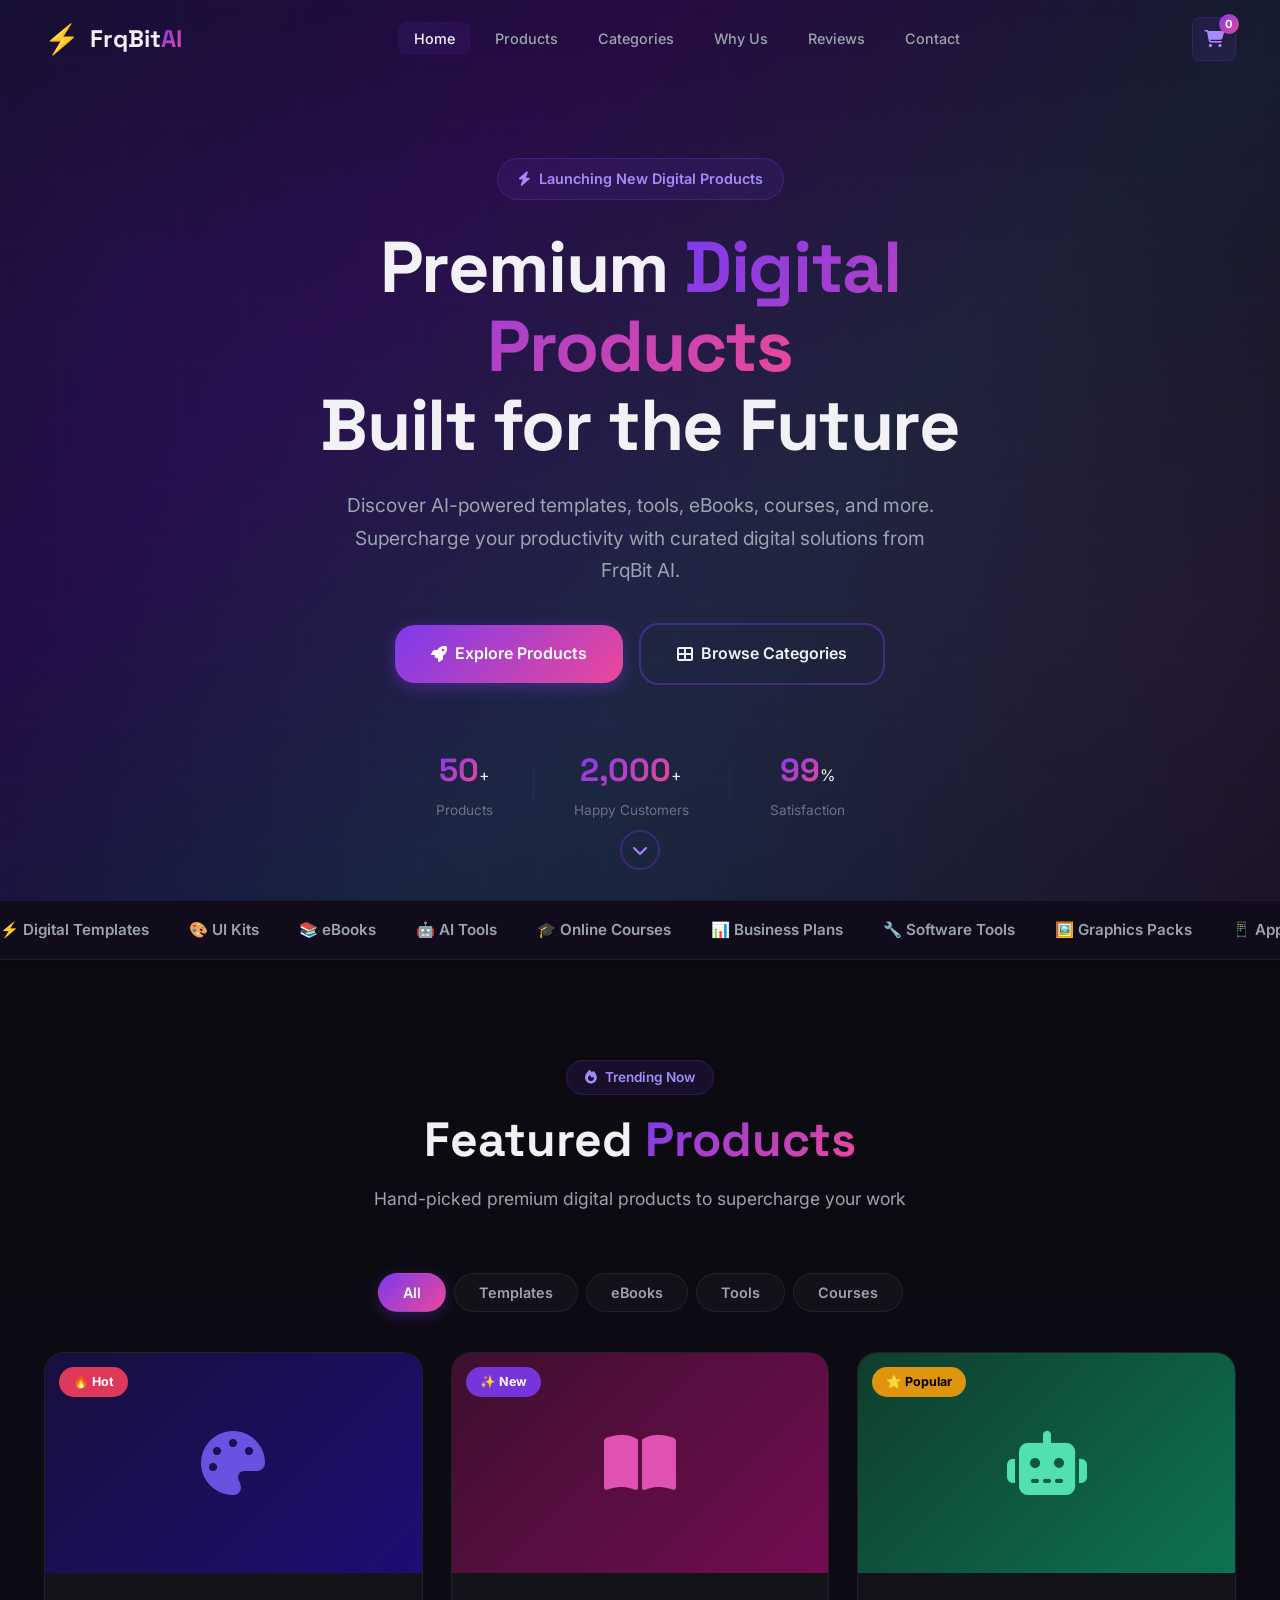
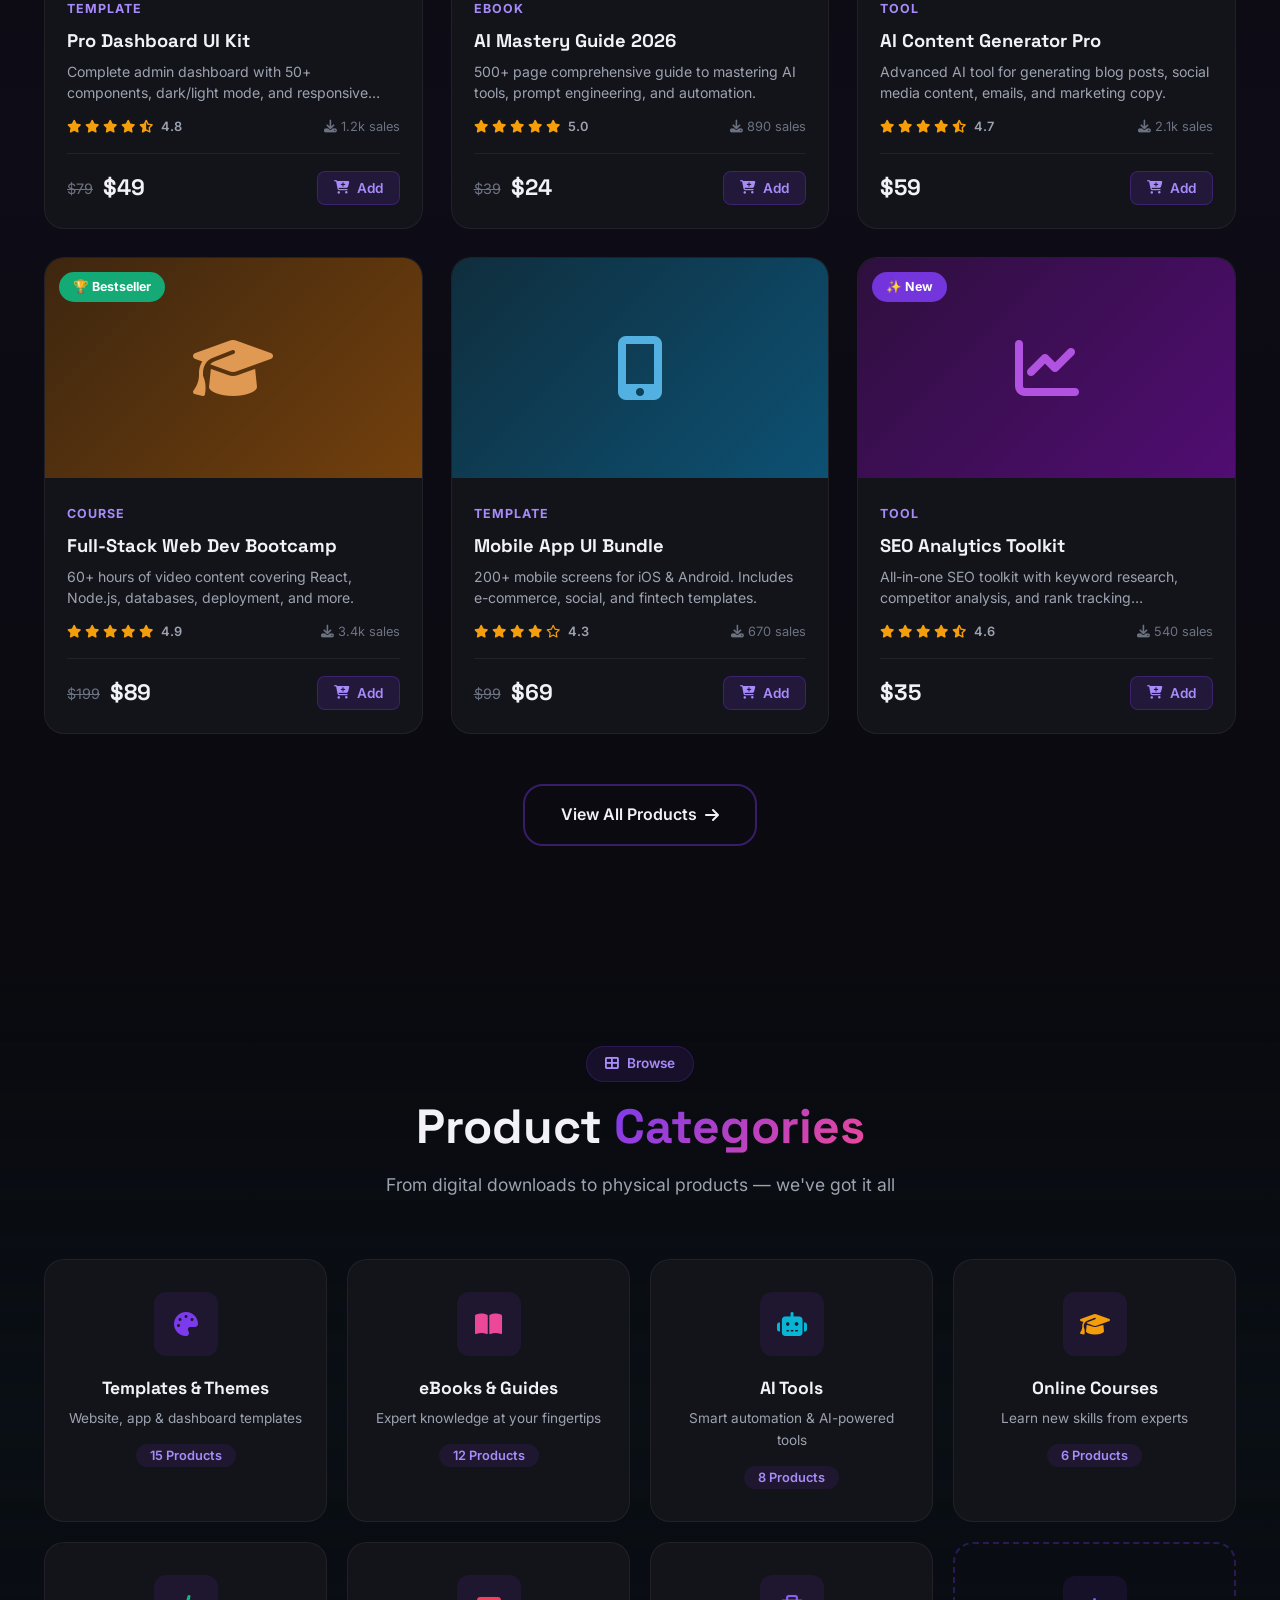
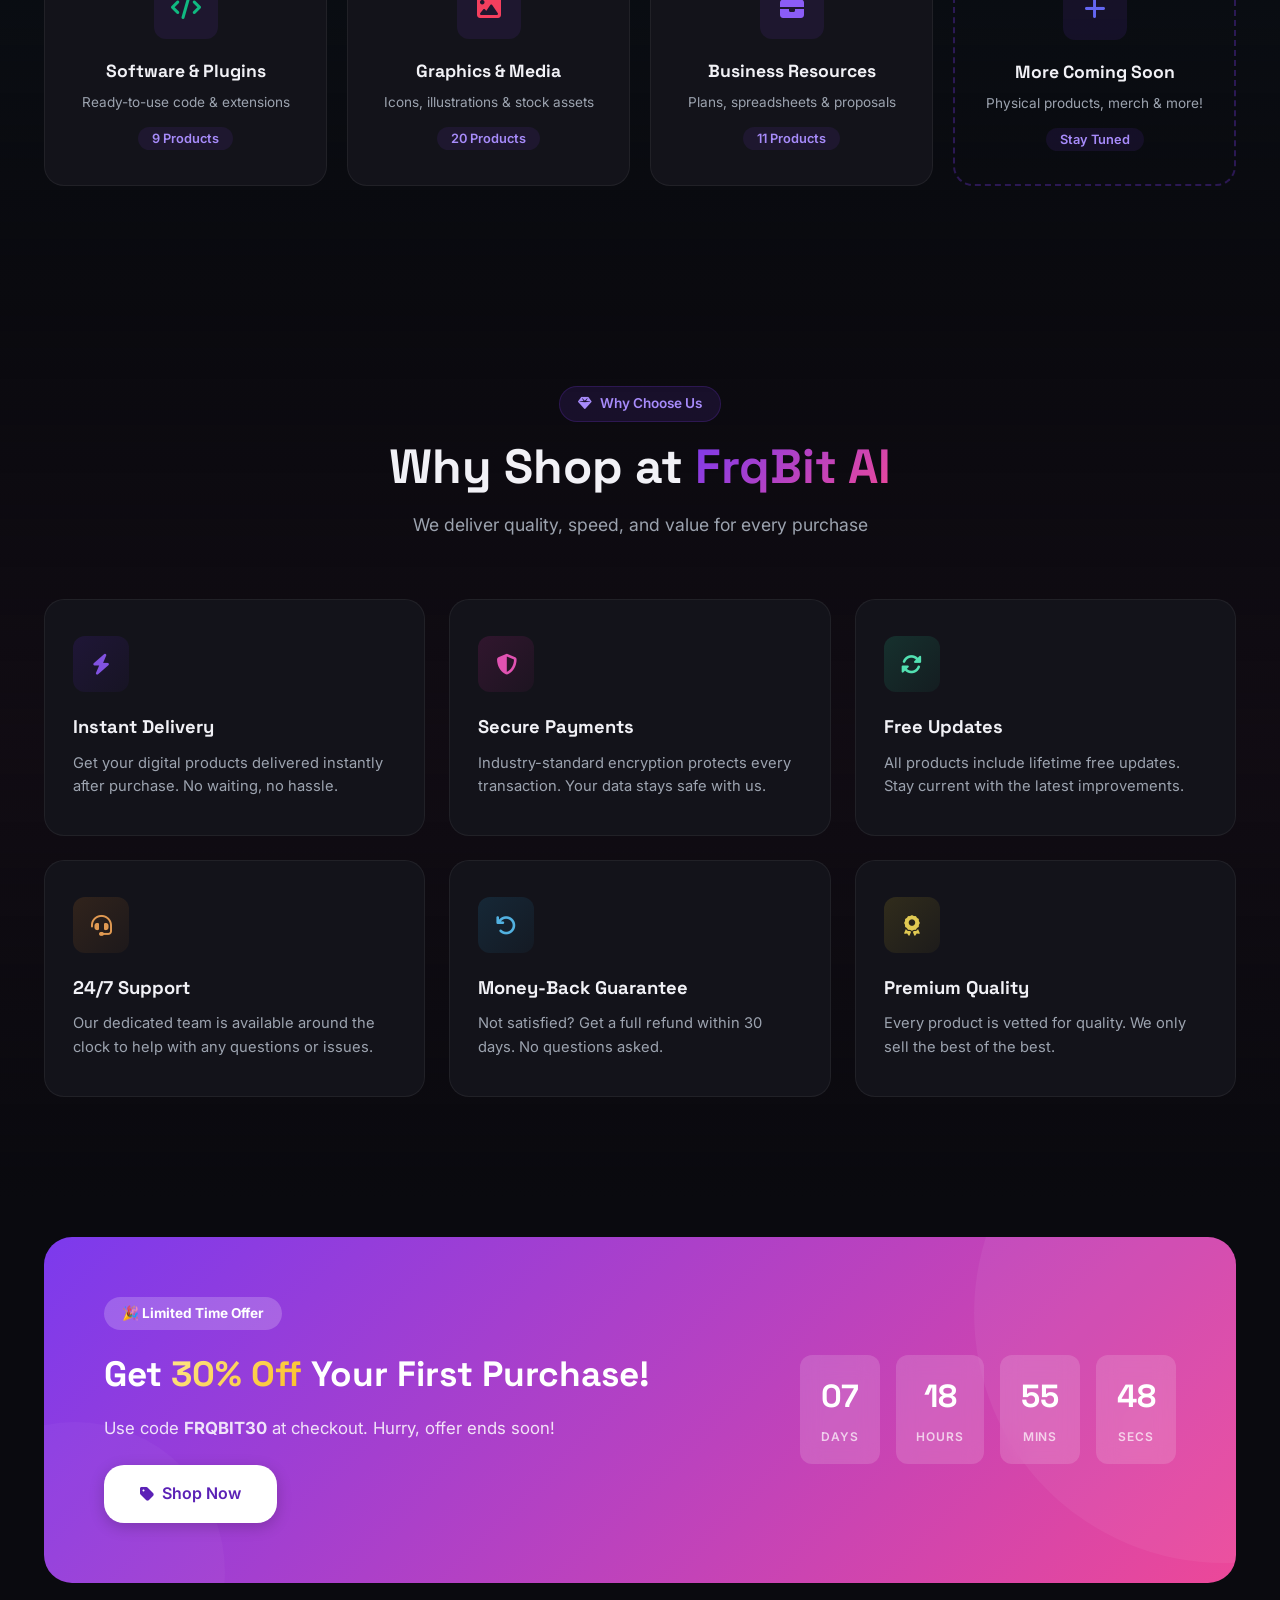
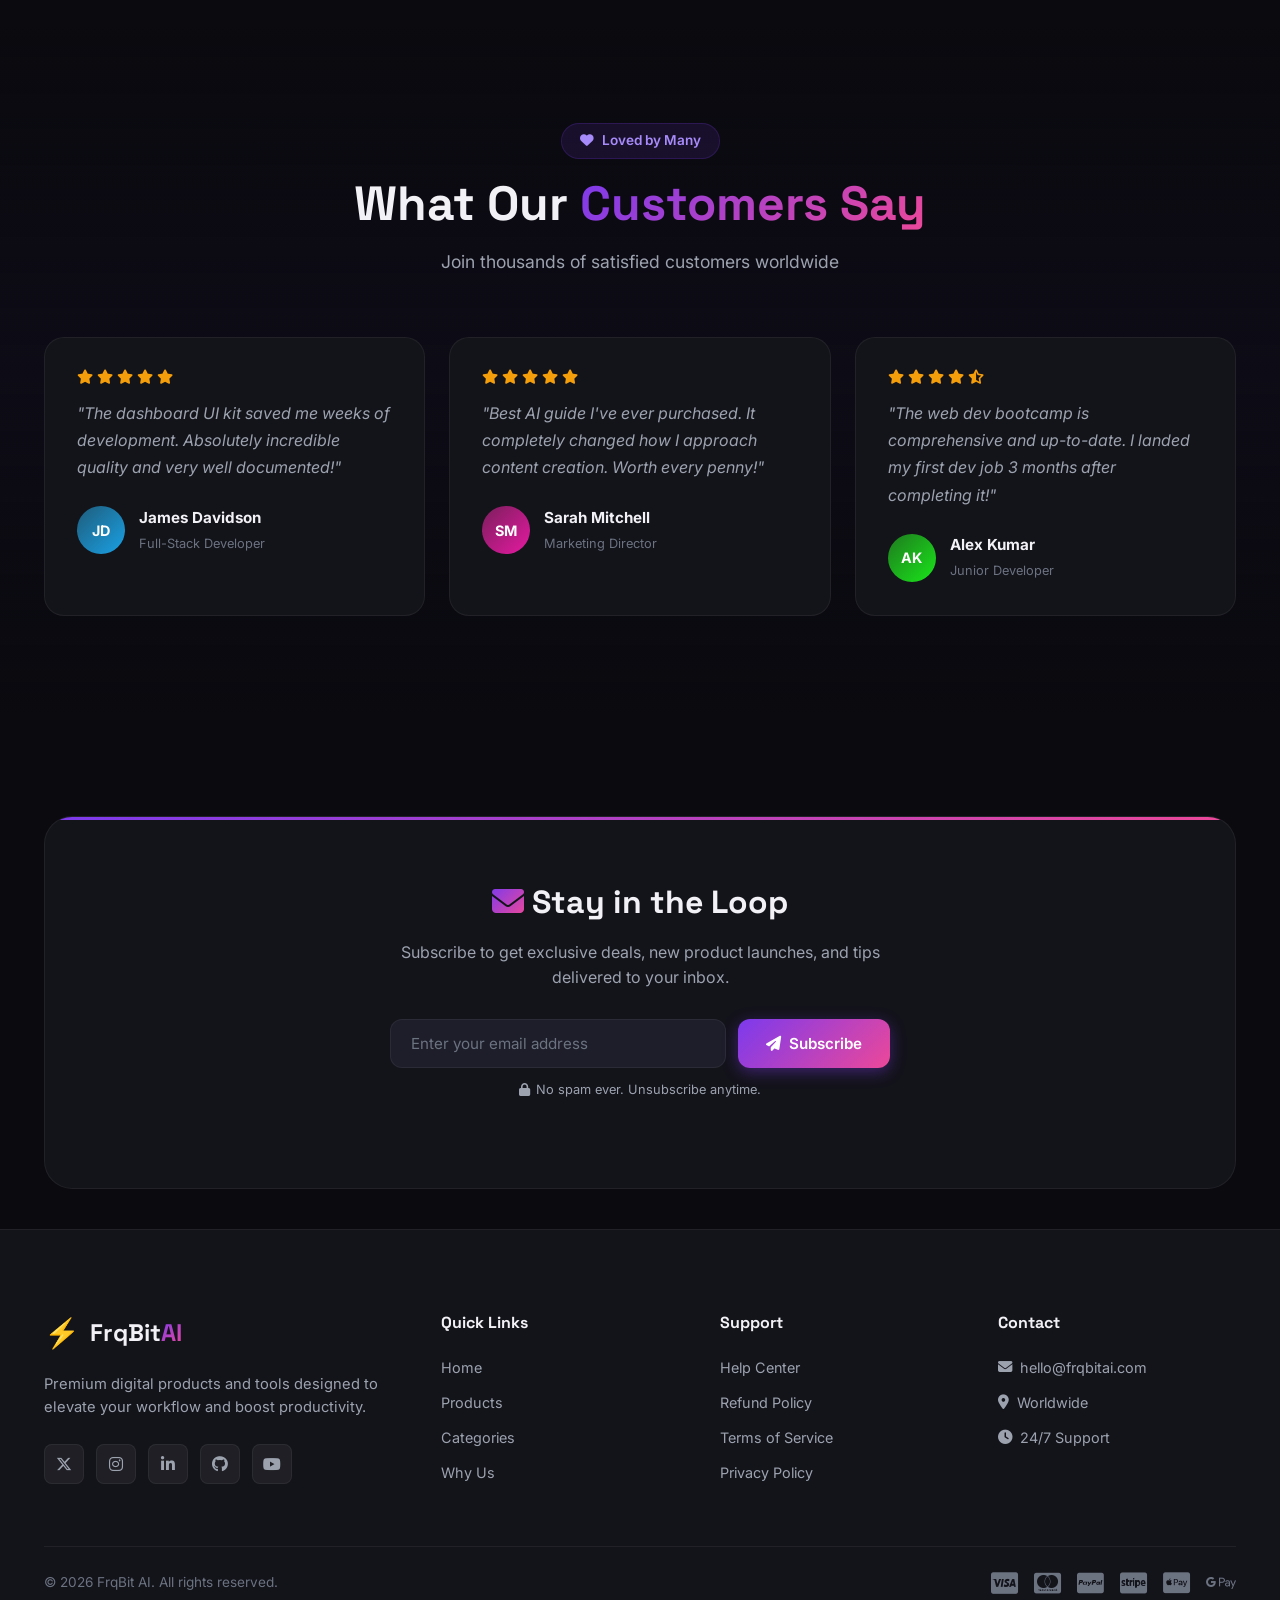
==== index.html @ 9075c99e "🚀 Initial launch — FrqBit AI e-commerce website" ====
<!DOCTYPE html>
<html lang="en">
<head>
    <meta charset="UTF-8">
    <meta name="viewport" content="width=device-width, initial-scale=1.0">
    <title>FrqBit AI — Digital Products & More</title>
    <meta name="description" content="FrqBit AI — Premium digital products, templates, tools, and more. Elevate your workflow with AI-powered solutions.">
    <link rel="icon" type="image/svg+xml" href="data:image/svg+xml,<svg xmlns='http://www.w3.org/2000/svg' viewBox='0 0 100 100'><text y='.9em' font-size='90'>⚡</text></svg>">
    <link rel="preconnect" href="https://fonts.googleapis.com">
    <link rel="preconnect" href="https://fonts.gstatic.com" crossorigin>
    <link href="https://fonts.googleapis.com/css2?family=Inter:wght@300;400;500;600;700;800;900&family=Space+Grotesk:wght@400;500;600;700&display=swap" rel="stylesheet">
    <link rel="stylesheet" href="https://cdnjs.cloudflare.com/ajax/libs/font-awesome/6.5.1/css/all.min.css">
    <link rel="stylesheet" href="css/style.css">
</head>
<body>
    <!-- ========== PRELOADER ========== -->
    <div id="preloader">
        <div class="loader">
            <div class="loader-ring"></div>
            <span class="loader-text">FrqBit AI</span>
        </div>
    </div>

    <!-- ========== NAVBAR ========== -->
    <nav class="navbar" id="navbar">
        <div class="container nav-container">
            <a href="#" class="logo">
                <span class="logo-icon">⚡</span>
                <span class="logo-text">FrqBit<span class="logo-highlight">AI</span></span>
            </a>
            <ul class="nav-links" id="navLinks">
                <li><a href="#home" class="nav-link active">Home</a></li>
                <li><a href="#products" class="nav-link">Products</a></li>
                <li><a href="#categories" class="nav-link">Categories</a></li>
                <li><a href="#features" class="nav-link">Why Us</a></li>
                <li><a href="#testimonials" class="nav-link">Reviews</a></li>
                <li><a href="#contact" class="nav-link">Contact</a></li>
            </ul>
            <div class="nav-actions">
                <button class="cart-btn" id="cartBtn" aria-label="Shopping Cart">
                    <i class="fas fa-shopping-cart"></i>
                    <span class="cart-count" id="cartCount">0</span>
                </button>
                <button class="hamburger" id="hamburger" aria-label="Menu">
                    <span></span><span></span><span></span>
                </button>
            </div>
        </div>
    </nav>

    <!-- ========== HERO ========== -->
    <section class="hero" id="home">
        <div class="hero-bg">
            <div class="hero-gradient"></div>
            <div class="hero-particles" id="particles"></div>
            <div class="hero-grid-overlay"></div>
        </div>
        <div class="container hero-content">
            <div class="hero-badge" data-aos="fade-down">
                <i class="fas fa-bolt"></i> Launching New Digital Products
            </div>
            <h1 class="hero-title" data-aos="fade-up">
                Premium <span class="gradient-text">Digital Products</span><br>
                Built for the Future
            </h1>
            <p class="hero-subtitle" data-aos="fade-up" data-delay="100">
                Discover AI-powered templates, tools, eBooks, courses, and more.
                Supercharge your productivity with curated digital solutions from FrqBit AI.
            </p>
            <div class="hero-actions" data-aos="fade-up" data-delay="200">
                <a href="#products" class="btn btn-primary btn-lg">
                    <i class="fas fa-rocket"></i> Explore Products
                </a>
                <a href="#categories" class="btn btn-outline btn-lg">
                    <i class="fas fa-th-large"></i> Browse Categories
                </a>
            </div>
            <div class="hero-stats" data-aos="fade-up" data-delay="300">
                <div class="stat-item">
                    <span class="stat-number" data-count="50">0</span>+
                    <span class="stat-label">Products</span>
                </div>
                <div class="stat-divider"></div>
                <div class="stat-item">
                    <span class="stat-number" data-count="2000">0</span>+
                    <span class="stat-label">Happy Customers</span>
                </div>
                <div class="stat-divider"></div>
                <div class="stat-item">
                    <span class="stat-number" data-count="99">0</span>%
                    <span class="stat-label">Satisfaction</span>
                </div>
            </div>
        </div>
        <div class="hero-scroll">
            <a href="#products"><i class="fas fa-chevron-down"></i></a>
        </div>
    </section>

    <!-- ========== MARQUEE ========== -->
    <div class="marquee-section">
        <div class="marquee-track">
            <div class="marquee-content">
                <span>⚡ Digital Templates</span>
                <span>🎨 UI Kits</span>
                <span>📚 eBooks</span>
                <span>🤖 AI Tools</span>
                <span>🎓 Online Courses</span>
                <span>📊 Business Plans</span>
                <span>🔧 Software Tools</span>
                <span>🖼️ Graphics Packs</span>
                <span>📱 App Templates</span>
                <span>💼 Resume Kits</span>
                <span>⚡ Digital Templates</span>
                <span>🎨 UI Kits</span>
                <span>📚 eBooks</span>
                <span>🤖 AI Tools</span>
                <span>🎓 Online Courses</span>
                <span>📊 Business Plans</span>
                <span>🔧 Software Tools</span>
                <span>🖼️ Graphics Packs</span>
                <span>📱 App Templates</span>
                <span>💼 Resume Kits</span>
            </div>
        </div>
    </div>

    <!-- ========== FEATURED PRODUCTS ========== -->
    <section class="section products-section" id="products">
        <div class="container">
            <div class="section-header" data-aos="fade-up">
                <span class="section-badge"><i class="fas fa-fire"></i> Trending Now</span>
                <h2 class="section-title">Featured <span class="gradient-text">Products</span></h2>
                <p class="section-subtitle">Hand-picked premium digital products to supercharge your work</p>
            </div>

            <!-- Product Filter -->
            <div class="product-filters" data-aos="fade-up">
                <button class="filter-btn active" data-filter="all">All</button>
                <button class="filter-btn" data-filter="template">Templates</button>
                <button class="filter-btn" data-filter="ebook">eBooks</button>
                <button class="filter-btn" data-filter="tool">Tools</button>
                <button class="filter-btn" data-filter="course">Courses</button>
            </div>

            <!-- Product Grid -->
            <div class="product-grid" id="productGrid">
                <!-- Product 1 -->
                <div class="product-card" data-category="template" data-aos="fade-up">
                    <div class="product-image">
                        <div class="product-img-placeholder" style="--hue: 250;">
                            <i class="fas fa-palette"></i>
                        </div>
                        <span class="product-badge badge-hot">🔥 Hot</span>
                        <div class="product-overlay">
                            <button class="btn btn-sm btn-primary quick-view-btn">Quick View</button>
                        </div>
                    </div>
                    <div class="product-info">
                        <span class="product-category">Template</span>
                        <h3 class="product-name">Pro Dashboard UI Kit</h3>
                        <p class="product-desc">Complete admin dashboard with 50+ components, dark/light mode, and responsive layouts.</p>
                        <div class="product-meta">
                            <div class="product-rating">
                                <i class="fas fa-star"></i><i class="fas fa-star"></i><i class="fas fa-star"></i><i class="fas fa-star"></i><i class="fas fa-star-half-alt"></i>
                                <span>4.8</span>
                            </div>
                            <span class="product-sales"><i class="fas fa-download"></i> 1.2k sales</span>
                        </div>
                        <div class="product-footer">
                            <div class="product-price">
                                <span class="price-original">$79</span>
                                <span class="price-current">$49</span>
                            </div>
                            <button class="btn btn-cart add-to-cart" data-id="1" data-name="Pro Dashboard UI Kit" data-price="49">
                                <i class="fas fa-cart-plus"></i> Add
                            </button>
                        </div>
                    </div>
                </div>

                <!-- Product 2 -->
                <div class="product-card" data-category="ebook" data-aos="fade-up" data-delay="100">
                    <div class="product-image">
                        <div class="product-img-placeholder" style="--hue: 320;">
                            <i class="fas fa-book-open"></i>
                        </div>
                        <span class="product-badge badge-new">✨ New</span>
                        <div class="product-overlay">
                            <button class="btn btn-sm btn-primary quick-view-btn">Quick View</button>
                        </div>
                    </div>
                    <div class="product-info">
                        <span class="product-category">eBook</span>
                        <h3 class="product-name">AI Mastery Guide 2026</h3>
                        <p class="product-desc">500+ page comprehensive guide to mastering AI tools, prompt engineering, and automation.</p>
                        <div class="product-meta">
                            <div class="product-rating">
                                <i class="fas fa-star"></i><i class="fas fa-star"></i><i class="fas fa-star"></i><i class="fas fa-star"></i><i class="fas fa-star"></i>
                                <span>5.0</span>
                            </div>
                            <span class="product-sales"><i class="fas fa-download"></i> 890 sales</span>
                        </div>
                        <div class="product-footer">
                            <div class="product-price">
                                <span class="price-original">$39</span>
                                <span class="price-current">$24</span>
                            </div>
                            <button class="btn btn-cart add-to-cart" data-id="2" data-name="AI Mastery Guide 2026" data-price="24">
                                <i class="fas fa-cart-plus"></i> Add
                            </button>
                        </div>
                    </div>
                </div>

                <!-- Product 3 -->
                <div class="product-card" data-category="tool" data-aos="fade-up" data-delay="200">
                    <div class="product-image">
                        <div class="product-img-placeholder" style="--hue: 160;">
                            <i class="fas fa-robot"></i>
                        </div>
                        <span class="product-badge badge-popular">⭐ Popular</span>
                        <div class="product-overlay">
                            <button class="btn btn-sm btn-primary quick-view-btn">Quick View</button>
                        </div>
                    </div>
                    <div class="product-info">
                        <span class="product-category">Tool</span>
                        <h3 class="product-name">AI Content Generator Pro</h3>
                        <p class="product-desc">Advanced AI tool for generating blog posts, social media content, emails, and marketing copy.</p>
                        <div class="product-meta">
                            <div class="product-rating">
                                <i class="fas fa-star"></i><i class="fas fa-star"></i><i class="fas fa-star"></i><i class="fas fa-star"></i><i class="fas fa-star-half-alt"></i>
                                <span>4.7</span>
                            </div>
                            <span class="product-sales"><i class="fas fa-download"></i> 2.1k sales</span>
                        </div>
                        <div class="product-footer">
                            <div class="product-price">
                                <span class="price-current">$59</span>
                            </div>
                            <button class="btn btn-cart add-to-cart" data-id="3" data-name="AI Content Generator Pro" data-price="59">
                                <i class="fas fa-cart-plus"></i> Add
                            </button>
                        </div>
                    </div>
                </div>

                <!-- Product 4 -->
                <div class="product-card" data-category="course" data-aos="fade-up">
                    <div class="product-image">
                        <div class="product-img-placeholder" style="--hue: 30;">
                            <i class="fas fa-graduation-cap"></i>
                        </div>
                        <span class="product-badge badge-best">🏆 Bestseller</span>
                        <div class="product-overlay">
                            <button class="btn btn-sm btn-primary quick-view-btn">Quick View</button>
                        </div>
                    </div>
                    <div class="product-info">
                        <span class="product-category">Course</span>
                        <h3 class="product-name">Full-Stack Web Dev Bootcamp</h3>
                        <p class="product-desc">60+ hours of video content covering React, Node.js, databases, deployment, and more.</p>
                        <div class="product-meta">
                            <div class="product-rating">
                                <i class="fas fa-star"></i><i class="fas fa-star"></i><i class="fas fa-star"></i><i class="fas fa-star"></i><i class="fas fa-star"></i>
                                <span>4.9</span>
                            </div>
                            <span class="product-sales"><i class="fas fa-download"></i> 3.4k sales</span>
                        </div>
                        <div class="product-footer">
                            <div class="product-price">
                                <span class="price-original">$199</span>
                                <span class="price-current">$89</span>
                            </div>
                            <button class="btn btn-cart add-to-cart" data-id="4" data-name="Full-Stack Web Dev Bootcamp" data-price="89">
                                <i class="fas fa-cart-plus"></i> Add
                            </button>
                        </div>
                    </div>
                </div>

                <!-- Product 5 -->
                <div class="product-card" data-category="template" data-aos="fade-up" data-delay="100">
                    <div class="product-image">
                        <div class="product-img-placeholder" style="--hue: 200;">
                            <i class="fas fa-mobile-alt"></i>
                        </div>
                        <div class="product-overlay">
                            <button class="btn btn-sm btn-primary quick-view-btn">Quick View</button>
                        </div>
                    </div>
                    <div class="product-info">
                        <span class="product-category">Template</span>
                        <h3 class="product-name">Mobile App UI Bundle</h3>
                        <p class="product-desc">200+ mobile screens for iOS & Android. Includes e-commerce, social, and fintech templates.</p>
                        <div class="product-meta">
                            <div class="product-rating">
                                <i class="fas fa-star"></i><i class="fas fa-star"></i><i class="fas fa-star"></i><i class="fas fa-star"></i><i class="far fa-star"></i>
                                <span>4.3</span>
                            </div>
                            <span class="product-sales"><i class="fas fa-download"></i> 670 sales</span>
                        </div>
                        <div class="product-footer">
                            <div class="product-price">
                                <span class="price-original">$99</span>
                                <span class="price-current">$69</span>
                            </div>
                            <button class="btn btn-cart add-to-cart" data-id="5" data-name="Mobile App UI Bundle" data-price="69">
                                <i class="fas fa-cart-plus"></i> Add
                            </button>
                        </div>
                    </div>
                </div>

                <!-- Product 6 -->
                <div class="product-card" data-category="tool" data-aos="fade-up" data-delay="200">
                    <div class="product-image">
                        <div class="product-img-placeholder" style="--hue: 280;">
                            <i class="fas fa-chart-line"></i>
                        </div>
                        <span class="product-badge badge-new">✨ New</span>
                        <div class="product-overlay">
                            <button class="btn btn-sm btn-primary quick-view-btn">Quick View</button>
                        </div>
                    </div>
                    <div class="product-info">
                        <span class="product-category">Tool</span>
                        <h3 class="product-name">SEO Analytics Toolkit</h3>
                        <p class="product-desc">All-in-one SEO toolkit with keyword research, competitor analysis, and rank tracking spreadsheets.</p>
                        <div class="product-meta">
                            <div class="product-rating">
                                <i class="fas fa-star"></i><i class="fas fa-star"></i><i class="fas fa-star"></i><i class="fas fa-star"></i><i class="fas fa-star-half-alt"></i>
                                <span>4.6</span>
                            </div>
                            <span class="product-sales"><i class="fas fa-download"></i> 540 sales</span>
                        </div>
                        <div class="product-footer">
                            <div class="product-price">
                                <span class="price-current">$35</span>
                            </div>
                            <button class="btn btn-cart add-to-cart" data-id="6" data-name="SEO Analytics Toolkit" data-price="35">
                                <i class="fas fa-cart-plus"></i> Add
                            </button>
                        </div>
                    </div>
                </div>
            </div>

            <div class="section-cta" data-aos="fade-up">
                <a href="#" class="btn btn-outline btn-lg">View All Products <i class="fas fa-arrow-right"></i></a>
            </div>
        </div>
    </section>

    <!-- ========== CATEGORIES ========== -->
    <section class="section categories-section" id="categories">
        <div class="container">
            <div class="section-header" data-aos="fade-up">
                <span class="section-badge"><i class="fas fa-th-large"></i> Browse</span>
                <h2 class="section-title">Product <span class="gradient-text">Categories</span></h2>
                <p class="section-subtitle">From digital downloads to physical products — we've got it all</p>
            </div>
            <div class="categories-grid">
                <a href="#" class="category-card" data-aos="fade-up" style="--accent: #7c3aed;">
                    <div class="category-icon"><i class="fas fa-palette"></i></div>
                    <h3>Templates & Themes</h3>
                    <p>Website, app & dashboard templates</p>
                    <span class="category-count">15 Products</span>
                </a>
                <a href="#" class="category-card" data-aos="fade-up" data-delay="50" style="--accent: #ec4899;">
                    <div class="category-icon"><i class="fas fa-book-open"></i></div>
                    <h3>eBooks & Guides</h3>
                    <p>Expert knowledge at your fingertips</p>
                    <span class="category-count">12 Products</span>
                </a>
                <a href="#" class="category-card" data-aos="fade-up" data-delay="100" style="--accent: #06b6d4;">
                    <div class="category-icon"><i class="fas fa-robot"></i></div>
                    <h3>AI Tools</h3>
                    <p>Smart automation & AI-powered tools</p>
                    <span class="category-count">8 Products</span>
                </a>
                <a href="#" class="category-card" data-aos="fade-up" data-delay="150" style="--accent: #f59e0b;">
                    <div class="category-icon"><i class="fas fa-graduation-cap"></i></div>
                    <h3>Online Courses</h3>
                    <p>Learn new skills from experts</p>
                    <span class="category-count">6 Products</span>
                </a>
                <a href="#" class="category-card" data-aos="fade-up" data-delay="200" style="--accent: #10b981;">
                    <div class="category-icon"><i class="fas fa-code"></i></div>
                    <h3>Software & Plugins</h3>
                    <p>Ready-to-use code & extensions</p>
                    <span class="category-count">9 Products</span>
                </a>
                <a href="#" class="category-card" data-aos="fade-up" data-delay="250" style="--accent: #f43f5e;">
                    <div class="category-icon"><i class="fas fa-image"></i></div>
                    <h3>Graphics & Media</h3>
                    <p>Icons, illustrations & stock assets</p>
                    <span class="category-count">20 Products</span>
                </a>
                <a href="#" class="category-card" data-aos="fade-up" data-delay="300" style="--accent: #8b5cf6;">
                    <div class="category-icon"><i class="fas fa-briefcase"></i></div>
                    <h3>Business Resources</h3>
                    <p>Plans, spreadsheets & proposals</p>
                    <span class="category-count">11 Products</span>
                </a>
                <a href="#" class="category-card category-card-cta" data-aos="fade-up" data-delay="350" style="--accent: #6366f1;">
                    <div class="category-icon"><i class="fas fa-plus"></i></div>
                    <h3>More Coming Soon</h3>
                    <p>Physical products, merch & more!</p>
                    <span class="category-count">Stay Tuned</span>
                </a>
            </div>
        </div>
    </section>

    <!-- ========== FEATURES / WHY US ========== -->
    <section class="section features-section" id="features">
        <div class="container">
            <div class="section-header" data-aos="fade-up">
                <span class="section-badge"><i class="fas fa-gem"></i> Why Choose Us</span>
                <h2 class="section-title">Why Shop at <span class="gradient-text">FrqBit AI</span></h2>
                <p class="section-subtitle">We deliver quality, speed, and value for every purchase</p>
            </div>
            <div class="features-grid">
                <div class="feature-card" data-aos="fade-up">
                    <div class="feature-icon" style="--hue: 260;"><i class="fas fa-bolt"></i></div>
                    <h3>Instant Delivery</h3>
                    <p>Get your digital products delivered instantly after purchase. No waiting, no hassle.</p>
                </div>
                <div class="feature-card" data-aos="fade-up" data-delay="100">
                    <div class="feature-icon" style="--hue: 320;"><i class="fas fa-shield-alt"></i></div>
                    <h3>Secure Payments</h3>
                    <p>Industry-standard encryption protects every transaction. Your data stays safe with us.</p>
                </div>
                <div class="feature-card" data-aos="fade-up" data-delay="200">
                    <div class="feature-icon" style="--hue: 160;"><i class="fas fa-sync-alt"></i></div>
                    <h3>Free Updates</h3>
                    <p>All products include lifetime free updates. Stay current with the latest improvements.</p>
                </div>
                <div class="feature-card" data-aos="fade-up">
                    <div class="feature-icon" style="--hue: 30;"><i class="fas fa-headset"></i></div>
                    <h3>24/7 Support</h3>
                    <p>Our dedicated team is available around the clock to help with any questions or issues.</p>
                </div>
                <div class="feature-card" data-aos="fade-up" data-delay="100">
                    <div class="feature-icon" style="--hue: 200;"><i class="fas fa-undo"></i></div>
                    <h3>Money-Back Guarantee</h3>
                    <p>Not satisfied? Get a full refund within 30 days. No questions asked.</p>
                </div>
                <div class="feature-card" data-aos="fade-up" data-delay="200">
                    <div class="feature-icon" style="--hue: 50;"><i class="fas fa-award"></i></div>
                    <h3>Premium Quality</h3>
                    <p>Every product is vetted for quality. We only sell the best of the best.</p>
                </div>
            </div>
        </div>
    </section>

    <!-- ========== PROMO BANNER ========== -->
    <section class="promo-section">
        <div class="container">
            <div class="promo-card" data-aos="zoom-in">
                <div class="promo-content">
                    <span class="promo-badge">🎉 Limited Time Offer</span>
                    <h2>Get <span class="gradient-text">30% Off</span> Your First Purchase!</h2>
                    <p>Use code <strong>FRQBIT30</strong> at checkout. Hurry, offer ends soon!</p>
                    <a href="#products" class="btn btn-primary btn-lg"><i class="fas fa-tag"></i> Shop Now</a>
                </div>
                <div class="promo-timer">
                    <div class="timer-unit">
                        <span class="timer-value" id="timerDays">00</span>
                        <span class="timer-label">Days</span>
                    </div>
                    <div class="timer-unit">
                        <span class="timer-value" id="timerHours">00</span>
                        <span class="timer-label">Hours</span>
                    </div>
                    <div class="timer-unit">
                        <span class="timer-value" id="timerMins">00</span>
                        <span class="timer-label">Mins</span>
                    </div>
                    <div class="timer-unit">
                        <span class="timer-value" id="timerSecs">00</span>
                        <span class="timer-label">Secs</span>
                    </div>
                </div>
            </div>
        </div>
    </section>

    <!-- ========== TESTIMONIALS ========== -->
    <section class="section testimonials-section" id="testimonials">
        <div class="container">
            <div class="section-header" data-aos="fade-up">
                <span class="section-badge"><i class="fas fa-heart"></i> Loved by Many</span>
                <h2 class="section-title">What Our <span class="gradient-text">Customers Say</span></h2>
                <p class="section-subtitle">Join thousands of satisfied customers worldwide</p>
            </div>
            <div class="testimonials-grid">
                <div class="testimonial-card" data-aos="fade-up">
                    <div class="testimonial-stars">
                        <i class="fas fa-star"></i><i class="fas fa-star"></i><i class="fas fa-star"></i><i class="fas fa-star"></i><i class="fas fa-star"></i>
                    </div>
                    <p class="testimonial-text">"The dashboard UI kit saved me weeks of development. Absolutely incredible quality and very well documented!"</p>
                    <div class="testimonial-author">
                        <div class="author-avatar" style="--hue: 200;">JD</div>
                        <div>
                            <strong>James Davidson</strong>
                            <span>Full-Stack Developer</span>
                        </div>
                    </div>
                </div>
                <div class="testimonial-card" data-aos="fade-up" data-delay="100">
                    <div class="testimonial-stars">
                        <i class="fas fa-star"></i><i class="fas fa-star"></i><i class="fas fa-star"></i><i class="fas fa-star"></i><i class="fas fa-star"></i>
                    </div>
                    <p class="testimonial-text">"Best AI guide I've ever purchased. It completely changed how I approach content creation. Worth every penny!"</p>
                    <div class="testimonial-author">
                        <div class="author-avatar" style="--hue: 320;">SM</div>
                        <div>
                            <strong>Sarah Mitchell</strong>
                            <span>Marketing Director</span>
                        </div>
                    </div>
                </div>
                <div class="testimonial-card" data-aos="fade-up" data-delay="200">
                    <div class="testimonial-stars">
                        <i class="fas fa-star"></i><i class="fas fa-star"></i><i class="fas fa-star"></i><i class="fas fa-star"></i><i class="fas fa-star-half-alt"></i>
                    </div>
                    <p class="testimonial-text">"The web dev bootcamp is comprehensive and up-to-date. I landed my first dev job 3 months after completing it!"</p>
                    <div class="testimonial-author">
                        <div class="author-avatar" style="--hue: 120;">AK</div>
                        <div>
                            <strong>Alex Kumar</strong>
                            <span>Junior Developer</span>
                        </div>
                    </div>
                </div>
            </div>
        </div>
    </section>

    <!-- ========== NEWSLETTER ========== -->
    <section class="section newsletter-section" id="contact">
        <div class="container">
            <div class="newsletter-card" data-aos="fade-up">
                <div class="newsletter-content">
                    <h2><i class="fas fa-envelope"></i> Stay in the Loop</h2>
                    <p>Subscribe to get exclusive deals, new product launches, and tips delivered to your inbox.</p>
                    <form class="newsletter-form" id="newsletterForm">
                        <div class="input-group">
                            <input type="email" placeholder="Enter your email address" required>
                            <button type="submit" class="btn btn-primary">
                                <i class="fas fa-paper-plane"></i> Subscribe
                            </button>
                        </div>
                        <p class="form-note"><i class="fas fa-lock"></i> No spam ever. Unsubscribe anytime.</p>
                    </form>
                </div>
            </div>
        </div>
    </section>

    <!-- ========== FOOTER ========== -->
    <footer class="footer">
        <div class="container">
            <div class="footer-grid">
                <div class="footer-brand">
                    <a href="#" class="logo">
                        <span class="logo-icon">⚡</span>
                        <span class="logo-text">FrqBit<span class="logo-highlight">AI</span></span>
                    </a>
                    <p>Premium digital products and tools designed to elevate your workflow and boost productivity.</p>
                    <div class="social-links">
                        <a href="#" aria-label="Twitter"><i class="fab fa-x-twitter"></i></a>
                        <a href="#" aria-label="Instagram"><i class="fab fa-instagram"></i></a>
                        <a href="#" aria-label="LinkedIn"><i class="fab fa-linkedin-in"></i></a>
                        <a href="#" aria-label="GitHub"><i class="fab fa-github"></i></a>
                        <a href="#" aria-label="YouTube"><i class="fab fa-youtube"></i></a>
                    </div>
                </div>
                <div class="footer-links">
                    <h4>Quick Links</h4>
                    <ul>
                        <li><a href="#home">Home</a></li>
                        <li><a href="#products">Products</a></li>
                        <li><a href="#categories">Categories</a></li>
                        <li><a href="#features">Why Us</a></li>
                    </ul>
                </div>
                <div class="footer-links">
                    <h4>Support</h4>
                    <ul>
                        <li><a href="#">Help Center</a></li>
                        <li><a href="#">Refund Policy</a></li>
                        <li><a href="#">Terms of Service</a></li>
                        <li><a href="#">Privacy Policy</a></li>
                    </ul>
                </div>
                <div class="footer-links">
                    <h4>Contact</h4>
                    <ul>
                        <li><a href="mailto:hello@frqbitai.com"><i class="fas fa-envelope"></i> hello@frqbitai.com</a></li>
                        <li><a href="#"><i class="fas fa-map-marker-alt"></i> Worldwide</a></li>
                        <li><a href="#"><i class="fas fa-clock"></i> 24/7 Support</a></li>
                    </ul>
                </div>
            </div>
            <div class="footer-bottom">
                <p>&copy; 2026 FrqBit AI. All rights reserved.</p>
                <div class="payment-icons">
                    <i class="fab fa-cc-visa"></i>
                    <i class="fab fa-cc-mastercard"></i>
                    <i class="fab fa-cc-paypal"></i>
                    <i class="fab fa-cc-stripe"></i>
                    <i class="fab fa-cc-apple-pay"></i>
                    <i class="fab fa-google-pay"></i>
                </div>
            </div>
        </div>
    </footer>

    <!-- ========== CART SIDEBAR ========== -->
    <div class="cart-overlay" id="cartOverlay"></div>
    <aside class="cart-sidebar" id="cartSidebar">
        <div class="cart-header">
            <h3><i class="fas fa-shopping-cart"></i> Your Cart</h3>
            <button class="cart-close" id="cartClose"><i class="fas fa-times"></i></button>
        </div>
        <div class="cart-items" id="cartItems">
            <div class="cart-empty">
                <i class="fas fa-shopping-bag"></i>
                <p>Your cart is empty</p>
                <a href="#products" class="btn btn-primary btn-sm" id="startShopping">Start Shopping</a>
            </div>
        </div>
        <div class="cart-footer" id="cartFooter" style="display: none;">
            <div class="cart-total">
                <span>Total:</span>
                <span class="total-amount" id="cartTotal">$0</span>
            </div>
            <button class="btn btn-primary btn-block" id="checkoutBtn">
                <i class="fas fa-lock"></i> Checkout
            </button>
            <p class="cart-note">Secure checkout powered by Stripe</p>
        </div>
    </aside>

    <!-- ========== BACK TO TOP ========== -->
    <button class="back-to-top" id="backToTop" aria-label="Back to top">
        <i class="fas fa-arrow-up"></i>
    </button>

    <!-- ========== TOAST NOTIFICATION ========== -->
    <div class="toast-container" id="toastContainer"></div>

    <script src="js/main.js"></script>
</body>
</html>
---- css/style.css ----
/* ===================================
   FrqBit AI — E-Commerce Stylesheet
   ================================= */

/* ---------- CSS Variables ---------- */
:root {
    --primary: #7c3aed;
    --primary-light: #a78bfa;
    --primary-dark: #5b21b6;
    --secondary: #ec4899;
    --accent: #06b6d4;
    --success: #10b981;
    --warning: #f59e0b;
    --danger: #f43f5e;

    --bg-dark: #0a0a0f;
    --bg-card: #13131a;
    --bg-card-hover: #1a1a25;
    --bg-surface: #1e1e2a;
    --bg-glass: rgba(19, 19, 26, 0.8);

    --text-primary: #f1f1f6;
    --text-secondary: #9ca3af;
    --text-muted: #6b7280;

    --border: rgba(124, 58, 237, 0.15);
    --border-light: rgba(255, 255, 255, 0.06);

    --gradient-1: linear-gradient(135deg, #7c3aed, #ec4899);
    --gradient-2: linear-gradient(135deg, #06b6d4, #7c3aed);
    --gradient-3: linear-gradient(135deg, #ec4899, #f59e0b);
    --gradient-hero: linear-gradient(135deg, #0a0a1a 0%, #1a0533 30%, #0d1b2a 60%, #0a0a1a 100%);

    --shadow-sm: 0 2px 8px rgba(0, 0, 0, 0.3);
    --shadow-md: 0 4px 20px rgba(0, 0, 0, 0.4);
    --shadow-lg: 0 10px 40px rgba(0, 0, 0, 0.5);
    --shadow-glow: 0 0 30px rgba(124, 58, 237, 0.2);

    --radius-sm: 8px;
    --radius-md: 12px;
    --radius-lg: 20px;
    --radius-xl: 28px;

    --font-primary: 'Inter', -apple-system, BlinkMacSystemFont, sans-serif;
    --font-display: 'Space Grotesk', 'Inter', sans-serif;

    --transition: 0.3s cubic-bezier(0.4, 0, 0.2, 1);
    --transition-slow: 0.5s cubic-bezier(0.4, 0, 0.2, 1);
}

/* ---------- Reset ---------- */
*,
*::before,
*::after {
    margin: 0;
    padding: 0;
    box-sizing: border-box;
}

html {
    scroll-behavior: smooth;
    scroll-padding-top: 80px;
    -webkit-font-smoothing: antialiased;
}

body {
    font-family: var(--font-primary);
    background: var(--bg-dark);
    color: var(--text-primary);
    line-height: 1.6;
    overflow-x: hidden;
}

a {
    text-decoration: none;
    color: inherit;
    transition: var(--transition);
}

ul {
    list-style: none;
}

img {
    max-width: 100%;
    display: block;
}

button {
    cursor: pointer;
    border: none;
    outline: none;
    font-family: inherit;
    background: transparent;
}

input {
    font-family: inherit;
    border: none;
    outline: none;
}

/* ---------- Utilities ---------- */
.container {
    max-width: 1240px;
    margin: 0 auto;
    padding: 0 24px;
}

.gradient-text {
    background: var(--gradient-1);
    -webkit-background-clip: text;
    -webkit-text-fill-color: transparent;
    background-clip: text;
}

.section {
    padding: 100px 0;
    position: relative;
}

.section-header {
    text-align: center;
    margin-bottom: 60px;
}

.section-badge {
    display: inline-flex;
    align-items: center;
    gap: 8px;
    background: rgba(124, 58, 237, 0.12);
    color: var(--primary-light);
    padding: 6px 18px;
    border-radius: 50px;
    font-size: 0.85rem;
    font-weight: 600;
    margin-bottom: 16px;
    border: 1px solid rgba(124, 58, 237, 0.2);
}

.section-title {
    font-family: var(--font-display);
    font-size: clamp(2rem, 4vw, 3rem);
    font-weight: 800;
    line-height: 1.2;
    margin-bottom: 16px;
}

.section-subtitle {
    color: var(--text-secondary);
    font-size: 1.1rem;
    max-width: 600px;
    margin: 0 auto;
}

/* ---------- Buttons ---------- */
.btn {
    display: inline-flex;
    align-items: center;
    justify-content: center;
    gap: 8px;
    padding: 12px 28px;
    border-radius: var(--radius-md);
    font-weight: 600;
    font-size: 0.95rem;
    transition: var(--transition);
    white-space: nowrap;
    position: relative;
    overflow: hidden;
}

.btn::before {
    content: '';
    position: absolute;
    inset: 0;
    background: linear-gradient(rgba(255,255,255,0.1), transparent);
    opacity: 0;
    transition: var(--transition);
}

.btn:hover::before {
    opacity: 1;
}

.btn-primary {
    background: var(--gradient-1);
    color: #fff;
    box-shadow: 0 4px 15px rgba(124, 58, 237, 0.4);
}

.btn-primary:hover {
    transform: translateY(-2px);
    box-shadow: 0 6px 25px rgba(124, 58, 237, 0.5);
}

.btn-outline {
    border: 2px solid rgba(124, 58, 237, 0.4);
    color: var(--text-primary);
}

.btn-outline:hover {
    border-color: var(--primary);
    background: rgba(124, 58, 237, 0.1);
    transform: translateY(-2px);
}

.btn-sm {
    padding: 8px 18px;
    font-size: 0.85rem;
}

.btn-lg {
    padding: 16px 36px;
    font-size: 1rem;
    border-radius: var(--radius-lg);
}

.btn-block {
    width: 100%;
}

.btn-cart {
    background: rgba(124, 58, 237, 0.15);
    color: var(--primary-light);
    border: 1px solid rgba(124, 58, 237, 0.3);
    padding: 8px 16px;
    font-size: 0.85rem;
    border-radius: var(--radius-sm);
}

.btn-cart:hover {
    background: var(--gradient-1);
    color: #fff;
    border-color: transparent;
}

/* ---------- Preloader ---------- */
#preloader {
    position: fixed;
    inset: 0;
    z-index: 10000;
    background: var(--bg-dark);
    display: flex;
    align-items: center;
    justify-content: center;
    transition: opacity 0.5s ease, visibility 0.5s ease;
}

#preloader.loaded {
    opacity: 0;
    visibility: hidden;
}

.loader {
    text-align: center;
}

.loader-ring {
    width: 60px;
    height: 60px;
    border: 3px solid rgba(124, 58, 237, 0.15);
    border-top-color: var(--primary);
    border-radius: 50%;
    animation: spin 0.8s linear infinite;
    margin: 0 auto 20px;
}

.loader-text {
    font-family: var(--font-display);
    font-size: 1.5rem;
    font-weight: 700;
    background: var(--gradient-1);
    -webkit-background-clip: text;
    -webkit-text-fill-color: transparent;
    background-clip: text;
}

@keyframes spin {
    to { transform: rotate(360deg); }
}

/* ---------- Navbar ---------- */
.navbar {
    position: fixed;
    top: 0;
    left: 0;
    right: 0;
    z-index: 1000;
    padding: 16px 0;
    transition: var(--transition);
    background: transparent;
}

.navbar.scrolled {
    background: var(--bg-glass);
    backdrop-filter: blur(20px);
    -webkit-backdrop-filter: blur(20px);
    padding: 10px 0;
    border-bottom: 1px solid var(--border-light);
    box-shadow: var(--shadow-sm);
}

.nav-container {
    display: flex;
    align-items: center;
    justify-content: space-between;
}

.logo {
    display: flex;
    align-items: center;
    gap: 10px;
    font-family: var(--font-display);
    font-size: 1.5rem;
    font-weight: 700;
    color: var(--text-primary);
}

.logo-icon {
    font-size: 1.8rem;
}

.logo-highlight {
    background: var(--gradient-1);
    -webkit-background-clip: text;
    -webkit-text-fill-color: transparent;
    background-clip: text;
}

.nav-links {
    display: flex;
    align-items: center;
    gap: 8px;
}

.nav-link {
    padding: 8px 16px;
    border-radius: var(--radius-sm);
    font-weight: 500;
    font-size: 0.9rem;
    color: var(--text-secondary);
    transition: var(--transition);
}

.nav-link:hover,
.nav-link.active {
    color: var(--text-primary);
    background: rgba(124, 58, 237, 0.1);
}

.nav-actions {
    display: flex;
    align-items: center;
    gap: 12px;
}

.cart-btn {
    position: relative;
    width: 44px;
    height: 44px;
    border-radius: var(--radius-sm);
    background: rgba(124, 58, 237, 0.1);
    border: 1px solid rgba(124, 58, 237, 0.2);
    color: var(--primary-light);
    font-size: 1.1rem;
    display: flex;
    align-items: center;
    justify-content: center;
    transition: var(--transition);
}

.cart-btn:hover {
    background: rgba(124, 58, 237, 0.2);
    transform: translateY(-2px);
}

.cart-count {
    position: absolute;
    top: -4px;
    right: -4px;
    width: 20px;
    height: 20px;
    border-radius: 50%;
    background: var(--gradient-1);
    color: #fff;
    font-size: 0.7rem;
    font-weight: 700;
    display: flex;
    align-items: center;
    justify-content: center;
    transition: var(--transition);
}

.hamburger {
    display: none;
    flex-direction: column;
    gap: 5px;
    width: 28px;
    height: 28px;
    justify-content: center;
}

.hamburger span {
    display: block;
    width: 100%;
    height: 2px;
    background: var(--text-primary);
    border-radius: 2px;
    transition: var(--transition);
}

.hamburger.active span:nth-child(1) {
    transform: rotate(45deg) translate(5px, 5px);
}

.hamburger.active span:nth-child(2) {
    opacity: 0;
}

.hamburger.active span:nth-child(3) {
    transform: rotate(-45deg) translate(5px, -5px);
}

/* ---------- Hero ---------- */
.hero {
    position: relative;
    min-height: 100vh;
    display: flex;
    align-items: center;
    justify-content: center;
    overflow: hidden;
    padding-top: 80px;
}

.hero-bg {
    position: absolute;
    inset: 0;
    z-index: 0;
}

.hero-gradient {
    position: absolute;
    inset: 0;
    background: var(--gradient-hero);
}

.hero-gradient::before {
    content: '';
    position: absolute;
    top: -50%;
    left: -50%;
    width: 200%;
    height: 200%;
    background: radial-gradient(circle at 30% 40%, rgba(124, 58, 237, 0.15) 0%, transparent 50%),
                radial-gradient(circle at 70% 60%, rgba(236, 72, 153, 0.1) 0%, transparent 50%),
                radial-gradient(circle at 50% 80%, rgba(6, 182, 212, 0.08) 0%, transparent 50%);
    animation: heroFloat 20s ease-in-out infinite;
}

@keyframes heroFloat {
    0%, 100% { transform: translate(0, 0) rotate(0deg); }
    33% { transform: translate(30px, -30px) rotate(1deg); }
    66% { transform: translate(-20px, 20px) rotate(-1deg); }
}

.hero-grid-overlay {
    position: absolute;
    inset: 0;
    background-image:
        linear-gradient(rgba(124, 58, 237, 0.03) 1px, transparent 1px),
        linear-gradient(90deg, rgba(124, 58, 237, 0.03) 1px, transparent 1px);
    background-size: 60px 60px;
}

.hero-particles {
    position: absolute;
    inset: 0;
}

.particle {
    position: absolute;
    width: 4px;
    height: 4px;
    background: var(--primary-light);
    border-radius: 50%;
    opacity: 0;
    animation: particleFloat 6s ease-in-out infinite;
}

@keyframes particleFloat {
    0% { opacity: 0; transform: translateY(100vh) scale(0); }
    10% { opacity: 0.6; }
    90% { opacity: 0.6; }
    100% { opacity: 0; transform: translateY(-100px) scale(1); }
}

.hero-content {
    position: relative;
    z-index: 2;
    text-align: center;
    max-width: 800px;
    margin: 0 auto;
}

.hero-badge {
    display: inline-flex;
    align-items: center;
    gap: 8px;
    background: rgba(124, 58, 237, 0.1);
    border: 1px solid rgba(124, 58, 237, 0.25);
    color: var(--primary-light);
    padding: 8px 20px;
    border-radius: 50px;
    font-size: 0.9rem;
    font-weight: 600;
    margin-bottom: 28px;
    animation: badgePulse 2s ease-in-out infinite;
}

@keyframes badgePulse {
    0%, 100% { box-shadow: 0 0 0 0 rgba(124, 58, 237, 0.2); }
    50% { box-shadow: 0 0 0 10px rgba(124, 58, 237, 0); }
}

.hero-title {
    font-family: var(--font-display);
    font-size: clamp(2.5rem, 6vw, 4.5rem);
    font-weight: 900;
    line-height: 1.1;
    margin-bottom: 24px;
    letter-spacing: -0.02em;
}

.hero-subtitle {
    font-size: clamp(1rem, 2vw, 1.2rem);
    color: var(--text-secondary);
    max-width: 600px;
    margin: 0 auto 36px;
    line-height: 1.7;
}

.hero-actions {
    display: flex;
    align-items: center;
    justify-content: center;
    gap: 16px;
    flex-wrap: wrap;
    margin-bottom: 60px;
}

.hero-stats {
    display: flex;
    align-items: center;
    justify-content: center;
    gap: 40px;
    flex-wrap: wrap;
}

.stat-item {
    text-align: center;
}

.stat-number {
    font-family: var(--font-display);
    font-size: 2rem;
    font-weight: 800;
    background: var(--gradient-1);
    -webkit-background-clip: text;
    -webkit-text-fill-color: transparent;
    background-clip: text;
}

.stat-label {
    display: block;
    color: var(--text-muted);
    font-size: 0.85rem;
    margin-top: 4px;
}

.stat-divider {
    width: 1px;
    height: 40px;
    background: var(--border);
}

.hero-scroll {
    position: absolute;
    bottom: 30px;
    left: 50%;
    transform: translateX(-50%);
    z-index: 2;
}

.hero-scroll a {
    display: flex;
    align-items: center;
    justify-content: center;
    width: 40px;
    height: 40px;
    border-radius: 50%;
    border: 2px solid rgba(124, 58, 237, 0.3);
    color: var(--primary-light);
    animation: scrollBounce 2s ease-in-out infinite;
}

@keyframes scrollBounce {
    0%, 100% { transform: translateY(0); }
    50% { transform: translateY(8px); }
}

/* ---------- Marquee ---------- */
.marquee-section {
    padding: 16px 0;
    background: rgba(124, 58, 237, 0.06);
    border-top: 1px solid var(--border-light);
    border-bottom: 1px solid var(--border-light);
    overflow: hidden;
}

.marquee-track {
    overflow: hidden;
    white-space: nowrap;
}

.marquee-content {
    display: inline-flex;
    gap: 40px;
    animation: marquee 30s linear infinite;
}

.marquee-content span {
    font-size: 0.95rem;
    font-weight: 600;
    color: var(--text-secondary);
    white-space: nowrap;
}

@keyframes marquee {
    0% { transform: translateX(0); }
    100% { transform: translateX(-50%); }
}

/* ---------- Products ---------- */
.products-section {
    background: linear-gradient(180deg, var(--bg-dark) 0%, rgba(124, 58, 237, 0.03) 50%, var(--bg-dark) 100%);
}

.product-filters {
    display: flex;
    align-items: center;
    justify-content: center;
    gap: 8px;
    margin-bottom: 40px;
    flex-wrap: wrap;
}

.filter-btn {
    padding: 10px 24px;
    border-radius: 50px;
    font-weight: 600;
    font-size: 0.9rem;
    color: var(--text-secondary);
    background: rgba(255, 255, 255, 0.03);
    border: 1px solid var(--border-light);
    transition: var(--transition);
}

.filter-btn:hover {
    color: var(--text-primary);
    border-color: rgba(124, 58, 237, 0.3);
}

.filter-btn.active {
    background: var(--gradient-1);
    color: #fff;
    border-color: transparent;
    box-shadow: 0 4px 15px rgba(124, 58, 237, 0.3);
}

.product-grid {
    display: grid;
    grid-template-columns: repeat(auto-fill, minmax(340px, 1fr));
    gap: 28px;
}

.product-card {
    background: var(--bg-card);
    border-radius: var(--radius-lg);
    overflow: hidden;
    border: 1px solid var(--border-light);
    transition: var(--transition);
    animation: fadeInUp 0.6s ease forwards;
}

.product-card:hover {
    transform: translateY(-8px);
    border-color: rgba(124, 58, 237, 0.3);
    box-shadow: var(--shadow-glow);
}

.product-card.hidden {
    display: none;
}

.product-image {
    position: relative;
    height: 220px;
    overflow: hidden;
}

.product-img-placeholder {
    width: 100%;
    height: 100%;
    background: linear-gradient(135deg,
        hsl(var(--hue), 60%, 15%) 0%,
        hsl(var(--hue), 80%, 25%) 100%);
    display: flex;
    align-items: center;
    justify-content: center;
    font-size: 4rem;
    color: hsl(var(--hue), 70%, 60%);
    transition: var(--transition-slow);
}

.product-card:hover .product-img-placeholder {
    transform: scale(1.05);
}

.product-badge {
    position: absolute;
    top: 14px;
    left: 14px;
    padding: 5px 14px;
    border-radius: 50px;
    font-size: 0.78rem;
    font-weight: 700;
    backdrop-filter: blur(10px);
    -webkit-backdrop-filter: blur(10px);
}

.badge-hot {
    background: rgba(244, 63, 94, 0.9);
    color: #fff;
}

.badge-new {
    background: rgba(124, 58, 237, 0.9);
    color: #fff;
}

.badge-popular {
    background: rgba(245, 158, 11, 0.9);
    color: #000;
}

.badge-best {
    background: rgba(16, 185, 129, 0.9);
    color: #fff;
}

.product-overlay {
    position: absolute;
    inset: 0;
    background: rgba(0, 0, 0, 0.5);
    display: flex;
    align-items: center;
    justify-content: center;
    opacity: 0;
    transition: var(--transition);
}

.product-card:hover .product-overlay {
    opacity: 1;
}

.product-info {
    padding: 22px;
}

.product-category {
    font-size: 0.78rem;
    font-weight: 700;
    text-transform: uppercase;
    letter-spacing: 0.08em;
    color: var(--primary-light);
}

.product-name {
    font-family: var(--font-display);
    font-size: 1.15rem;
    font-weight: 700;
    margin: 8px 0;
    line-height: 1.3;
}

.product-desc {
    font-size: 0.88rem;
    color: var(--text-secondary);
    margin-bottom: 14px;
    line-height: 1.5;
    display: -webkit-box;
    -webkit-line-clamp: 2;
    -webkit-box-orient: vertical;
    overflow: hidden;
}

.product-meta {
    display: flex;
    align-items: center;
    justify-content: space-between;
    margin-bottom: 16px;
    padding-bottom: 16px;
    border-bottom: 1px solid var(--border-light);
}

.product-rating {
    display: flex;
    align-items: center;
    gap: 4px;
    color: var(--warning);
    font-size: 0.8rem;
}

.product-rating span {
    color: var(--text-secondary);
    font-weight: 600;
    margin-left: 4px;
}

.product-sales {
    font-size: 0.8rem;
    color: var(--text-muted);
}

.product-footer {
    display: flex;
    align-items: center;
    justify-content: space-between;
}

.product-price {
    display: flex;
    align-items: center;
    gap: 10px;
}

.price-original {
    font-size: 0.9rem;
    color: var(--text-muted);
    text-decoration: line-through;
}

.price-current {
    font-family: var(--font-display);
    font-size: 1.4rem;
    font-weight: 800;
    color: var(--text-primary);
}

.section-cta {
    text-align: center;
    margin-top: 50px;
}

/* ---------- Categories ---------- */
.categories-section {
    background: linear-gradient(180deg, var(--bg-dark) 0%, rgba(6, 182, 212, 0.03) 50%, var(--bg-dark) 100%);
}

.categories-grid {
    display: grid;
    grid-template-columns: repeat(auto-fill, minmax(260px, 1fr));
    gap: 20px;
}

.category-card {
    background: var(--bg-card);
    border: 1px solid var(--border-light);
    border-radius: var(--radius-lg);
    padding: 32px 24px;
    text-align: center;
    transition: var(--transition);
    position: relative;
    overflow: hidden;
}

.category-card::before {
    content: '';
    position: absolute;
    top: 0;
    left: 0;
    right: 0;
    height: 3px;
    background: var(--accent);
    transform: scaleX(0);
    transition: var(--transition);
}

.category-card:hover {
    transform: translateY(-6px);
    border-color: var(--accent);
    box-shadow: 0 10px 30px rgba(0, 0, 0, 0.3);
}

.category-card:hover::before {
    transform: scaleX(1);
}

.category-icon {
    width: 64px;
    height: 64px;
    border-radius: var(--radius-md);
    background: rgba(124, 58, 237, 0.1);
    display: flex;
    align-items: center;
    justify-content: center;
    margin: 0 auto 18px;
    font-size: 1.5rem;
    color: var(--accent);
    transition: var(--transition);
}

.category-card:hover .category-icon {
    background: var(--accent);
    color: #fff;
    transform: scale(1.1) rotate(5deg);
}

.category-card h3 {
    font-family: var(--font-display);
    font-size: 1.1rem;
    font-weight: 700;
    margin-bottom: 6px;
}

.category-card p {
    font-size: 0.85rem;
    color: var(--text-secondary);
    margin-bottom: 12px;
}

.category-count {
    font-size: 0.8rem;
    font-weight: 600;
    color: var(--primary-light);
    background: rgba(124, 58, 237, 0.1);
    padding: 4px 14px;
    border-radius: 50px;
}

.category-card-cta {
    border: 2px dashed rgba(124, 58, 237, 0.3);
    background: transparent;
}

.category-card-cta:hover {
    border-style: solid;
    border-color: var(--primary);
    background: rgba(124, 58, 237, 0.05);
}

/* ---------- Features ---------- */
.features-section {
    background: linear-gradient(180deg, var(--bg-dark) 0%, rgba(236, 72, 153, 0.03) 50%, var(--bg-dark) 100%);
}

.features-grid {
    display: grid;
    grid-template-columns: repeat(auto-fill, minmax(340px, 1fr));
    gap: 24px;
}

.feature-card {
    background: var(--bg-card);
    border: 1px solid var(--border-light);
    border-radius: var(--radius-lg);
    padding: 36px 28px;
    transition: var(--transition);
}

.feature-card:hover {
    transform: translateY(-4px);
    border-color: rgba(124, 58, 237, 0.3);
    box-shadow: var(--shadow-glow);
}

.feature-icon {
    width: 56px;
    height: 56px;
    border-radius: var(--radius-md);
    background: linear-gradient(135deg,
        hsla(var(--hue), 70%, 50%, 0.15),
        hsla(var(--hue), 70%, 50%, 0.05));
    display: flex;
    align-items: center;
    justify-content: center;
    font-size: 1.3rem;
    color: hsl(var(--hue), 70%, 60%);
    margin-bottom: 20px;
}

.feature-card h3 {
    font-family: var(--font-display);
    font-size: 1.15rem;
    font-weight: 700;
    margin-bottom: 10px;
}

.feature-card p {
    font-size: 0.92rem;
    color: var(--text-secondary);
    line-height: 1.6;
}

/* ---------- Promo Banner ---------- */
.promo-section {
    padding: 40px 0;
}

.promo-card {
    background: var(--gradient-1);
    border-radius: var(--radius-xl);
    padding: 60px;
    display: flex;
    align-items: center;
    justify-content: space-between;
    gap: 40px;
    position: relative;
    overflow: hidden;
}

.promo-card::before {
    content: '';
    position: absolute;
    top: -50%;
    right: -20%;
    width: 500px;
    height: 500px;
    background: rgba(255, 255, 255, 0.05);
    border-radius: 50%;
}

.promo-card::after {
    content: '';
    position: absolute;
    bottom: -40%;
    left: -10%;
    width: 300px;
    height: 300px;
    background: rgba(255, 255, 255, 0.03);
    border-radius: 50%;
}

.promo-content {
    position: relative;
    z-index: 1;
    flex: 1;
}

.promo-badge {
    display: inline-block;
    background: rgba(255, 255, 255, 0.2);
    padding: 6px 18px;
    border-radius: 50px;
    font-size: 0.85rem;
    font-weight: 700;
    color: #fff;
    margin-bottom: 16px;
}

.promo-content h2 {
    font-family: var(--font-display);
    font-size: clamp(1.5rem, 3vw, 2.2rem);
    font-weight: 800;
    color: #fff;
    margin-bottom: 12px;
}

.promo-content h2 .gradient-text {
    background: linear-gradient(135deg, #fde68a, #fbbf24);
    -webkit-background-clip: text;
    -webkit-text-fill-color: transparent;
    background-clip: text;
}

.promo-content p {
    color: rgba(255, 255, 255, 0.85);
    font-size: 1.05rem;
    margin-bottom: 24px;
}

.promo-content .btn {
    background: #fff;
    color: var(--primary-dark);
    box-shadow: 0 4px 15px rgba(0, 0, 0, 0.2);
}

.promo-content .btn:hover {
    transform: translateY(-2px);
    box-shadow: 0 6px 25px rgba(0, 0, 0, 0.3);
}

.promo-timer {
    position: relative;
    z-index: 1;
    display: flex;
    gap: 16px;
}

.timer-unit {
    text-align: center;
    background: rgba(255, 255, 255, 0.15);
    backdrop-filter: blur(10px);
    -webkit-backdrop-filter: blur(10px);
    border-radius: var(--radius-md);
    padding: 16px 20px;
    min-width: 80px;
}

.timer-value {
    font-family: var(--font-display);
    font-size: 2rem;
    font-weight: 800;
    color: #fff;
    display: block;
}

.timer-label {
    font-size: 0.75rem;
    color: rgba(255, 255, 255, 0.7);
    font-weight: 600;
    text-transform: uppercase;
    letter-spacing: 0.08em;
}

/* ---------- Testimonials ---------- */
.testimonials-section {
    background: linear-gradient(180deg, var(--bg-dark) 0%, rgba(124, 58, 237, 0.03) 50%, var(--bg-dark) 100%);
}

.testimonials-grid {
    display: grid;
    grid-template-columns: repeat(auto-fill, minmax(340px, 1fr));
    gap: 24px;
}

.testimonial-card {
    background: var(--bg-card);
    border: 1px solid var(--border-light);
    border-radius: var(--radius-lg);
    padding: 32px;
    transition: var(--transition);
}

.testimonial-card:hover {
    transform: translateY(-4px);
    border-color: rgba(124, 58, 237, 0.3);
    box-shadow: var(--shadow-glow);
}

.testimonial-stars {
    display: flex;
    gap: 4px;
    color: var(--warning);
    font-size: 0.9rem;
    margin-bottom: 16px;
}

.testimonial-text {
    font-size: 1rem;
    line-height: 1.7;
    color: var(--text-secondary);
    margin-bottom: 24px;
    font-style: italic;
}

.testimonial-author {
    display: flex;
    align-items: center;
    gap: 14px;
}

.author-avatar {
    width: 48px;
    height: 48px;
    border-radius: 50%;
    background: linear-gradient(135deg,
        hsl(var(--hue), 60%, 30%),
        hsl(var(--hue), 80%, 50%));
    display: flex;
    align-items: center;
    justify-content: center;
    font-weight: 700;
    font-size: 0.9rem;
    color: #fff;
}

.testimonial-author strong {
    display: block;
    font-size: 0.95rem;
}

.testimonial-author span {
    font-size: 0.8rem;
    color: var(--text-muted);
}

/* ---------- Newsletter ---------- */
.newsletter-section {
    padding-bottom: 40px;
}

.newsletter-card {
    background: var(--bg-card);
    border: 1px solid var(--border-light);
    border-radius: var(--radius-xl);
    padding: 60px;
    text-align: center;
    position: relative;
    overflow: hidden;
}

.newsletter-card::before {
    content: '';
    position: absolute;
    top: 0;
    left: 0;
    right: 0;
    height: 3px;
    background: var(--gradient-1);
}

.newsletter-content h2 {
    font-family: var(--font-display);
    font-size: clamp(1.5rem, 3vw, 2rem);
    font-weight: 800;
    margin-bottom: 12px;
}

.newsletter-content h2 i {
    background: var(--gradient-1);
    -webkit-background-clip: text;
    -webkit-text-fill-color: transparent;
    background-clip: text;
}

.newsletter-content p {
    color: var(--text-secondary);
    margin-bottom: 28px;
    max-width: 500px;
    margin-left: auto;
    margin-right: auto;
}

.newsletter-form {
    max-width: 500px;
    margin: 0 auto;
}

.input-group {
    display: flex;
    gap: 12px;
    margin-bottom: 12px;
}

.input-group input {
    flex: 1;
    padding: 14px 20px;
    background: var(--bg-surface);
    border: 1px solid var(--border-light);
    border-radius: var(--radius-md);
    color: var(--text-primary);
    font-size: 0.95rem;
    transition: var(--transition);
}

.input-group input:focus {
    border-color: var(--primary);
    box-shadow: 0 0 0 3px rgba(124, 58, 237, 0.15);
}

.input-group input::placeholder {
    color: var(--text-muted);
}

.form-note {
    font-size: 0.8rem;
    color: var(--text-muted);
    display: flex;
    align-items: center;
    justify-content: center;
    gap: 6px;
}

/* ---------- Footer ---------- */
.footer {
    background: var(--bg-card);
    border-top: 1px solid var(--border-light);
    padding: 80px 0 0;
}

.footer-grid {
    display: grid;
    grid-template-columns: 1.5fr 1fr 1fr 1fr;
    gap: 40px;
    padding-bottom: 50px;
    border-bottom: 1px solid var(--border-light);
}

.footer-brand p {
    color: var(--text-secondary);
    margin: 16px 0 24px;
    font-size: 0.92rem;
    line-height: 1.6;
}

.social-links {
    display: flex;
    gap: 12px;
}

.social-links a {
    width: 40px;
    height: 40px;
    border-radius: var(--radius-sm);
    background: rgba(255, 255, 255, 0.05);
    border: 1px solid var(--border-light);
    display: flex;
    align-items: center;
    justify-content: center;
    color: var(--text-secondary);
    transition: var(--transition);
}

.social-links a:hover {
    background: var(--primary);
    color: #fff;
    border-color: var(--primary);
    transform: translateY(-3px);
}

.footer-links h4 {
    font-family: var(--font-display);
    font-weight: 700;
    margin-bottom: 20px;
    font-size: 1rem;
}

.footer-links li {
    margin-bottom: 12px;
}

.footer-links a {
    color: var(--text-secondary);
    font-size: 0.9rem;
    display: flex;
    align-items: center;
    gap: 8px;
    transition: var(--transition);
}

.footer-links a:hover {
    color: var(--primary-light);
    transform: translateX(4px);
}

.footer-bottom {
    padding: 24px 0;
    display: flex;
    align-items: center;
    justify-content: space-between;
    flex-wrap: wrap;
    gap: 16px;
}

.footer-bottom p {
    color: var(--text-muted);
    font-size: 0.85rem;
}

.payment-icons {
    display: flex;
    gap: 16px;
    color: var(--text-muted);
    font-size: 1.5rem;
}

/* ---------- Cart Sidebar ---------- */
.cart-overlay {
    position: fixed;
    inset: 0;
    background: rgba(0, 0, 0, 0.6);
    z-index: 2000;
    opacity: 0;
    visibility: hidden;
    transition: var(--transition);
}

.cart-overlay.active {
    opacity: 1;
    visibility: visible;
}

.cart-sidebar {
    position: fixed;
    top: 0;
    right: -420px;
    width: 400px;
    max-width: 90vw;
    height: 100vh;
    background: var(--bg-card);
    border-left: 1px solid var(--border-light);
    z-index: 2001;
    display: flex;
    flex-direction: column;
    transition: var(--transition-slow);
}

.cart-sidebar.active {
    right: 0;
}

.cart-header {
    display: flex;
    align-items: center;
    justify-content: space-between;
    padding: 24px;
    border-bottom: 1px solid var(--border-light);
}

.cart-header h3 {
    font-family: var(--font-display);
    font-size: 1.2rem;
    font-weight: 700;
    display: flex;
    align-items: center;
    gap: 10px;
}

.cart-close {
    width: 36px;
    height: 36px;
    border-radius: var(--radius-sm);
    background: rgba(255, 255, 255, 0.05);
    display: flex;
    align-items: center;
    justify-content: center;
    color: var(--text-secondary);
    transition: var(--transition);
}

.cart-close:hover {
    background: rgba(244, 63, 94, 0.1);
    color: var(--danger);
}

.cart-items {
    flex: 1;
    overflow-y: auto;
    padding: 24px;
}

.cart-empty {
    text-align: center;
    padding: 60px 20px;
    color: var(--text-muted);
}

.cart-empty i {
    font-size: 3rem;
    margin-bottom: 16px;
    opacity: 0.3;
}

.cart-empty p {
    margin-bottom: 20px;
}

.cart-item {
    display: flex;
    align-items: center;
    gap: 14px;
    padding: 16px;
    background: var(--bg-surface);
    border-radius: var(--radius-md);
    margin-bottom: 12px;
    border: 1px solid var(--border-light);
}

.cart-item-icon {
    width: 50px;
    height: 50px;
    border-radius: var(--radius-sm);
    background: var(--gradient-1);
    display: flex;
    align-items: center;
    justify-content: center;
    color: #fff;
    font-size: 1.2rem;
    flex-shrink: 0;
}

.cart-item-details {
    flex: 1;
}

.cart-item-details h4 {
    font-size: 0.9rem;
    font-weight: 600;
    margin-bottom: 4px;
}

.cart-item-details span {
    font-size: 0.95rem;
    font-weight: 700;
    color: var(--primary-light);
}

.cart-item-remove {
    width: 32px;
    height: 32px;
    border-radius: 50%;
    display: flex;
    align-items: center;
    justify-content: center;
    color: var(--text-muted);
    transition: var(--transition);
    flex-shrink: 0;
}

.cart-item-remove:hover {
    background: rgba(244, 63, 94, 0.1);
    color: var(--danger);
}

.cart-footer {
    padding: 24px;
    border-top: 1px solid var(--border-light);
}

.cart-total {
    display: flex;
    justify-content: space-between;
    margin-bottom: 16px;
    font-size: 1.1rem;
    font-weight: 700;
}

.total-amount {
    font-family: var(--font-display);
    font-size: 1.3rem;
    background: var(--gradient-1);
    -webkit-background-clip: text;
    -webkit-text-fill-color: transparent;
    background-clip: text;
}

.cart-note {
    text-align: center;
    font-size: 0.78rem;
    color: var(--text-muted);
    margin-top: 12px;
}

/* ---------- Back to Top ---------- */
.back-to-top {
    position: fixed;
    bottom: 30px;
    right: 30px;
    width: 48px;
    height: 48px;
    border-radius: 50%;
    background: var(--gradient-1);
    color: #fff;
    font-size: 1.1rem;
    display: flex;
    align-items: center;
    justify-content: center;
    opacity: 0;
    visibility: hidden;
    transform: translateY(20px);
    transition: var(--transition);
    z-index: 999;
    box-shadow: 0 4px 20px rgba(124, 58, 237, 0.4);
}

.back-to-top.visible {
    opacity: 1;
    visibility: visible;
    transform: translateY(0);
}

.back-to-top:hover {
    transform: translateY(-4px);
}

/* ---------- Toast Notifications ---------- */
.toast-container {
    position: fixed;
    bottom: 30px;
    left: 30px;
    z-index: 3000;
    display: flex;
    flex-direction: column;
    gap: 10px;
}

.toast {
    display: flex;
    align-items: center;
    gap: 12px;
    padding: 14px 20px;
    background: var(--bg-card);
    border: 1px solid var(--border-light);
    border-radius: var(--radius-md);
    box-shadow: var(--shadow-lg);
    animation: toastIn 0.4s ease forwards;
    min-width: 280px;
}

.toast.removing {
    animation: toastOut 0.3s ease forwards;
}

.toast-icon {
    font-size: 1.2rem;
}

.toast-success .toast-icon { color: var(--success); }
.toast-error .toast-icon { color: var(--danger); }
.toast-info .toast-icon { color: var(--accent); }

.toast-message {
    font-size: 0.9rem;
    font-weight: 500;
}

@keyframes toastIn {
    from { opacity: 0; transform: translateX(-30px); }
    to { opacity: 1; transform: translateX(0); }
}

@keyframes toastOut {
    from { opacity: 1; transform: translateX(0); }
    to { opacity: 0; transform: translateX(-30px); }
}

/* ---------- Animations ---------- */
@keyframes fadeInUp {
    from {
        opacity: 0;
        transform: translateY(30px);
    }
    to {
        opacity: 1;
        transform: translateY(0);
    }
}

[data-aos] {
    opacity: 0;
    transform: translateY(30px);
    transition: opacity 0.6s ease, transform 0.6s ease;
}

[data-aos="fade-down"] {
    transform: translateY(-30px);
}

[data-aos="zoom-in"] {
    transform: scale(0.9);
}

[data-aos].aos-animate {
    opacity: 1;
    transform: translateY(0) scale(1);
}

/* ---------- Responsive ---------- */
@media (max-width: 1024px) {
    .promo-card {
        flex-direction: column;
        text-align: center;
        padding: 40px;
    }

    .footer-grid {
        grid-template-columns: 1fr 1fr;
    }
}

@media (max-width: 768px) {
    .nav-links {
        position: fixed;
        top: 0;
        left: 0;
        right: 0;
        bottom: 0;
        background: var(--bg-dark);
        flex-direction: column;
        align-items: center;
        justify-content: center;
        gap: 16px;
        opacity: 0;
        visibility: hidden;
        transition: var(--transition);
        z-index: 999;
    }

    .nav-links.active {
        opacity: 1;
        visibility: visible;
    }

    .nav-link {
        font-size: 1.2rem;
        padding: 12px 24px;
    }

    .hamburger {
        display: flex;
        z-index: 1001;
    }

    .hero-title {
        font-size: clamp(2rem, 8vw, 3rem);
    }

    .hero-stats {
        gap: 24px;
    }

    .stat-divider {
        display: none;
    }

    .product-grid {
        grid-template-columns: 1fr;
    }

    .features-grid {
        grid-template-columns: 1fr;
    }

    .testimonials-grid {
        grid-template-columns: 1fr;
    }

    .categories-grid {
        grid-template-columns: 1fr 1fr;
    }

    .footer-grid {
        grid-template-columns: 1fr;
    }

    .footer-bottom {
        justify-content: center;
        text-align: center;
    }

    .newsletter-card {
        padding: 40px 24px;
    }

    .input-group {
        flex-direction: column;
    }

    .promo-timer {
        flex-wrap: wrap;
        justify-content: center;
    }

    .timer-unit {
        min-width: 65px;
        padding: 12px 14px;
    }
}

@media (max-width: 480px) {
    .section {
        padding: 70px 0;
    }

    .categories-grid {
        grid-template-columns: 1fr;
    }

    .hero-actions {
        flex-direction: column;
    }

    .hero-actions .btn {
        width: 100%;
    }
}

/* ---------- Scrollbar ---------- */
::-webkit-scrollbar {
    width: 8px;
}

::-webkit-scrollbar-track {
    background: var(--bg-dark);
}

::-webkit-scrollbar-thumb {
    background: rgba(124, 58, 237, 0.3);
    border-radius: 4px;
}

::-webkit-scrollbar-thumb:hover {
    background: rgba(124, 58, 237, 0.5);
}

/* ---------- Selection ---------- */
::selection {
    background: rgba(124, 58, 237, 0.3);
    color: #fff;
}
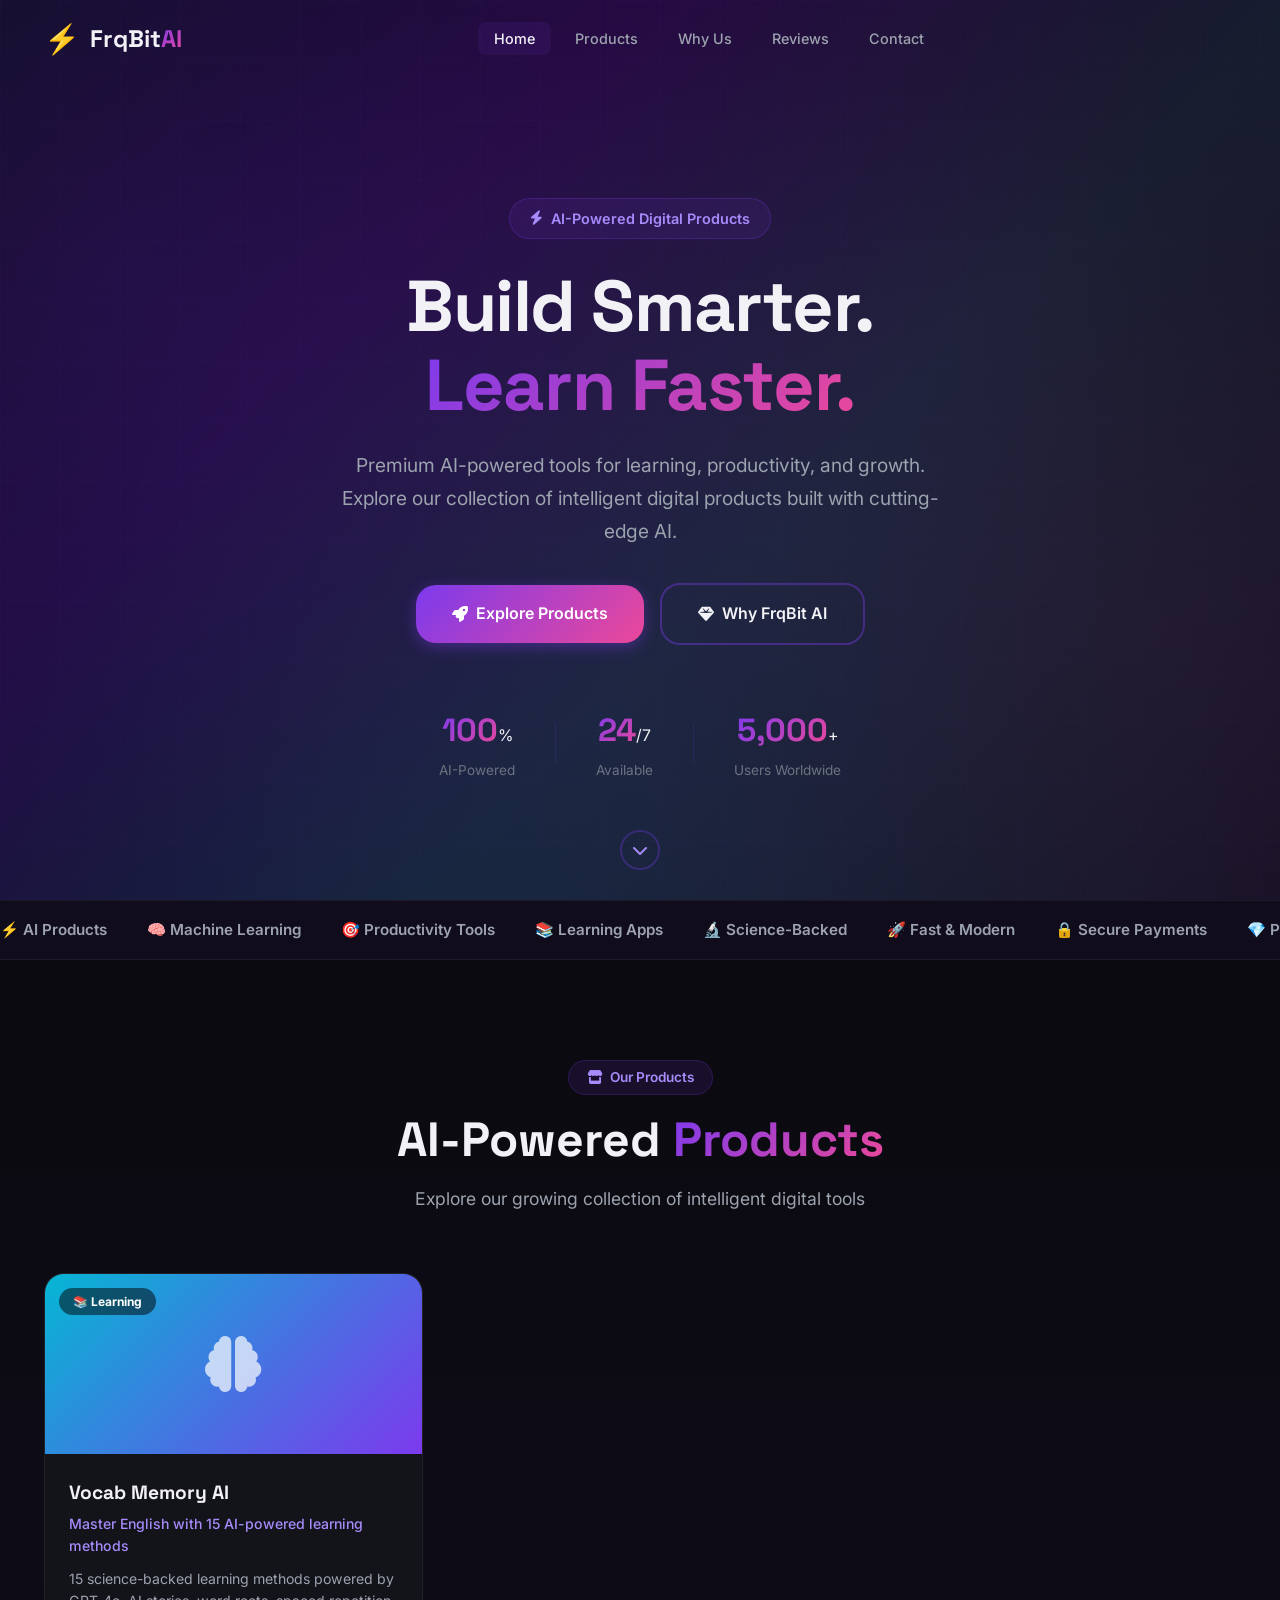
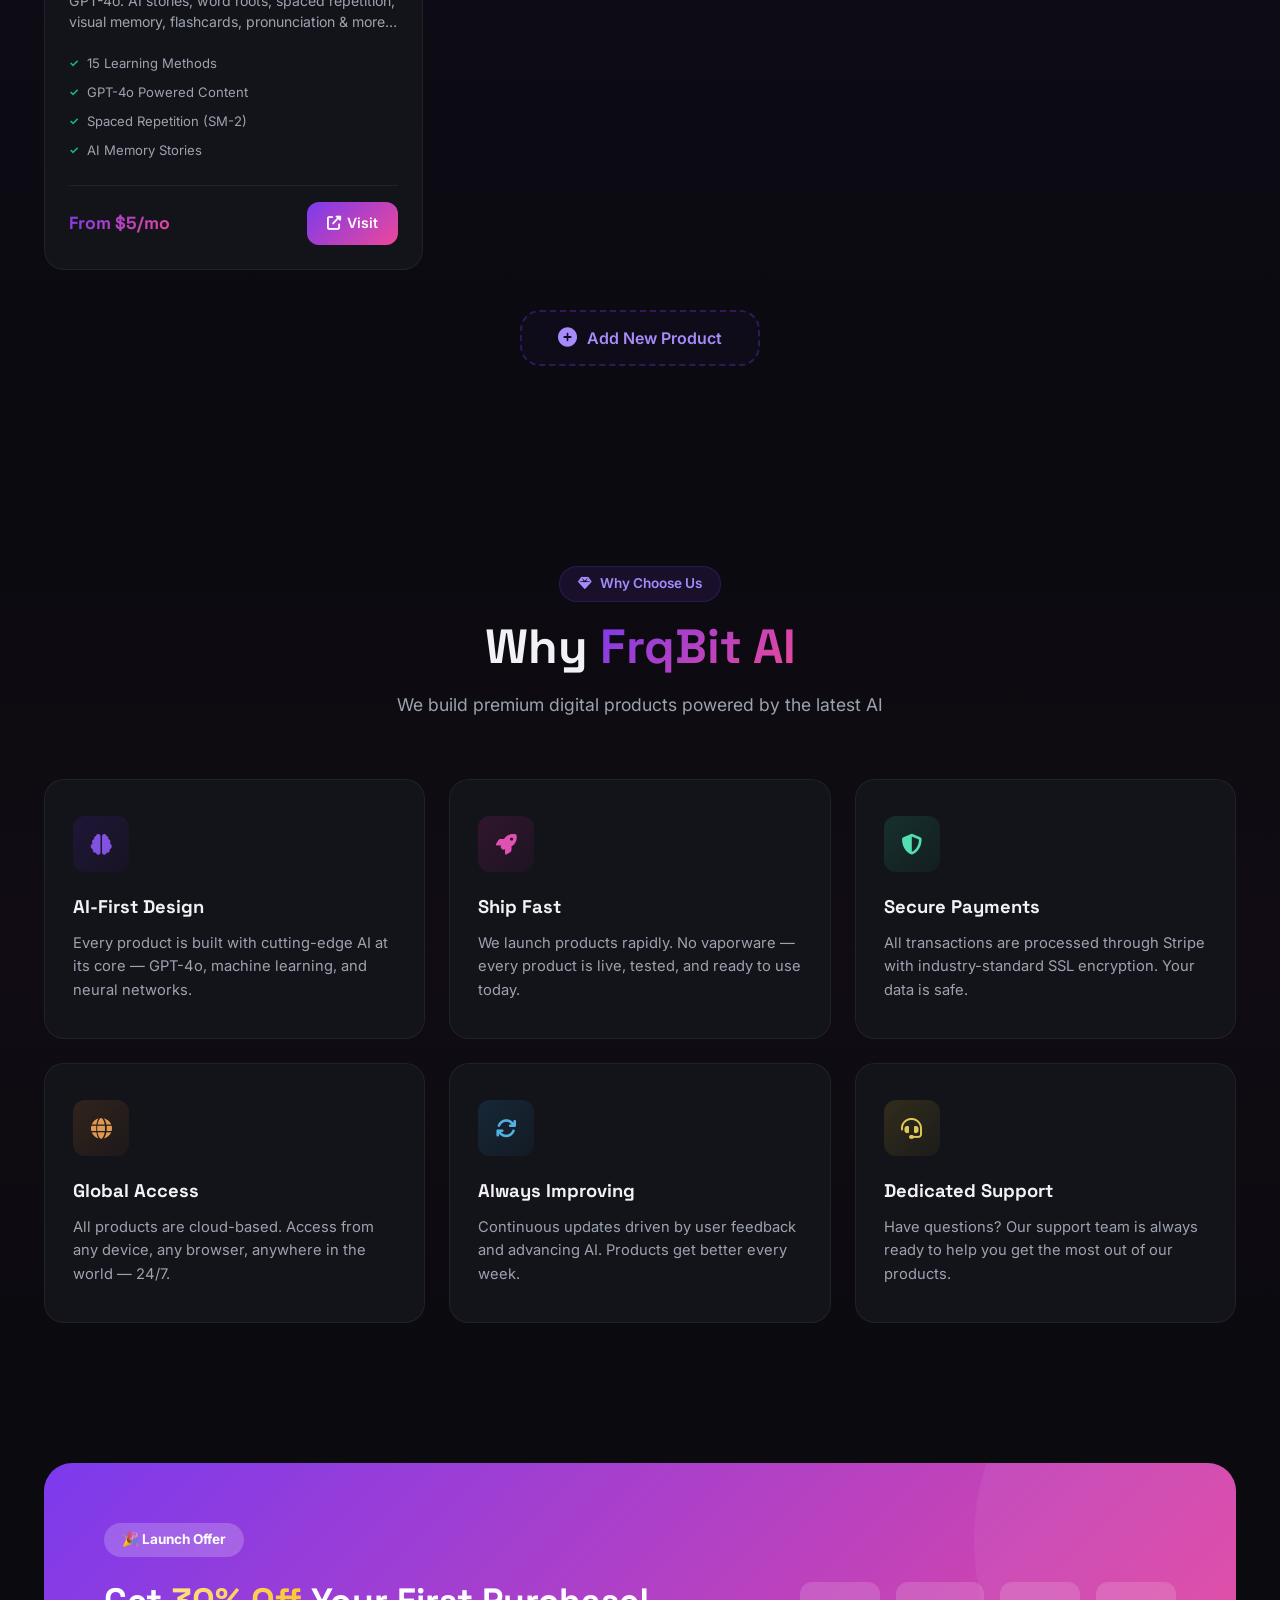
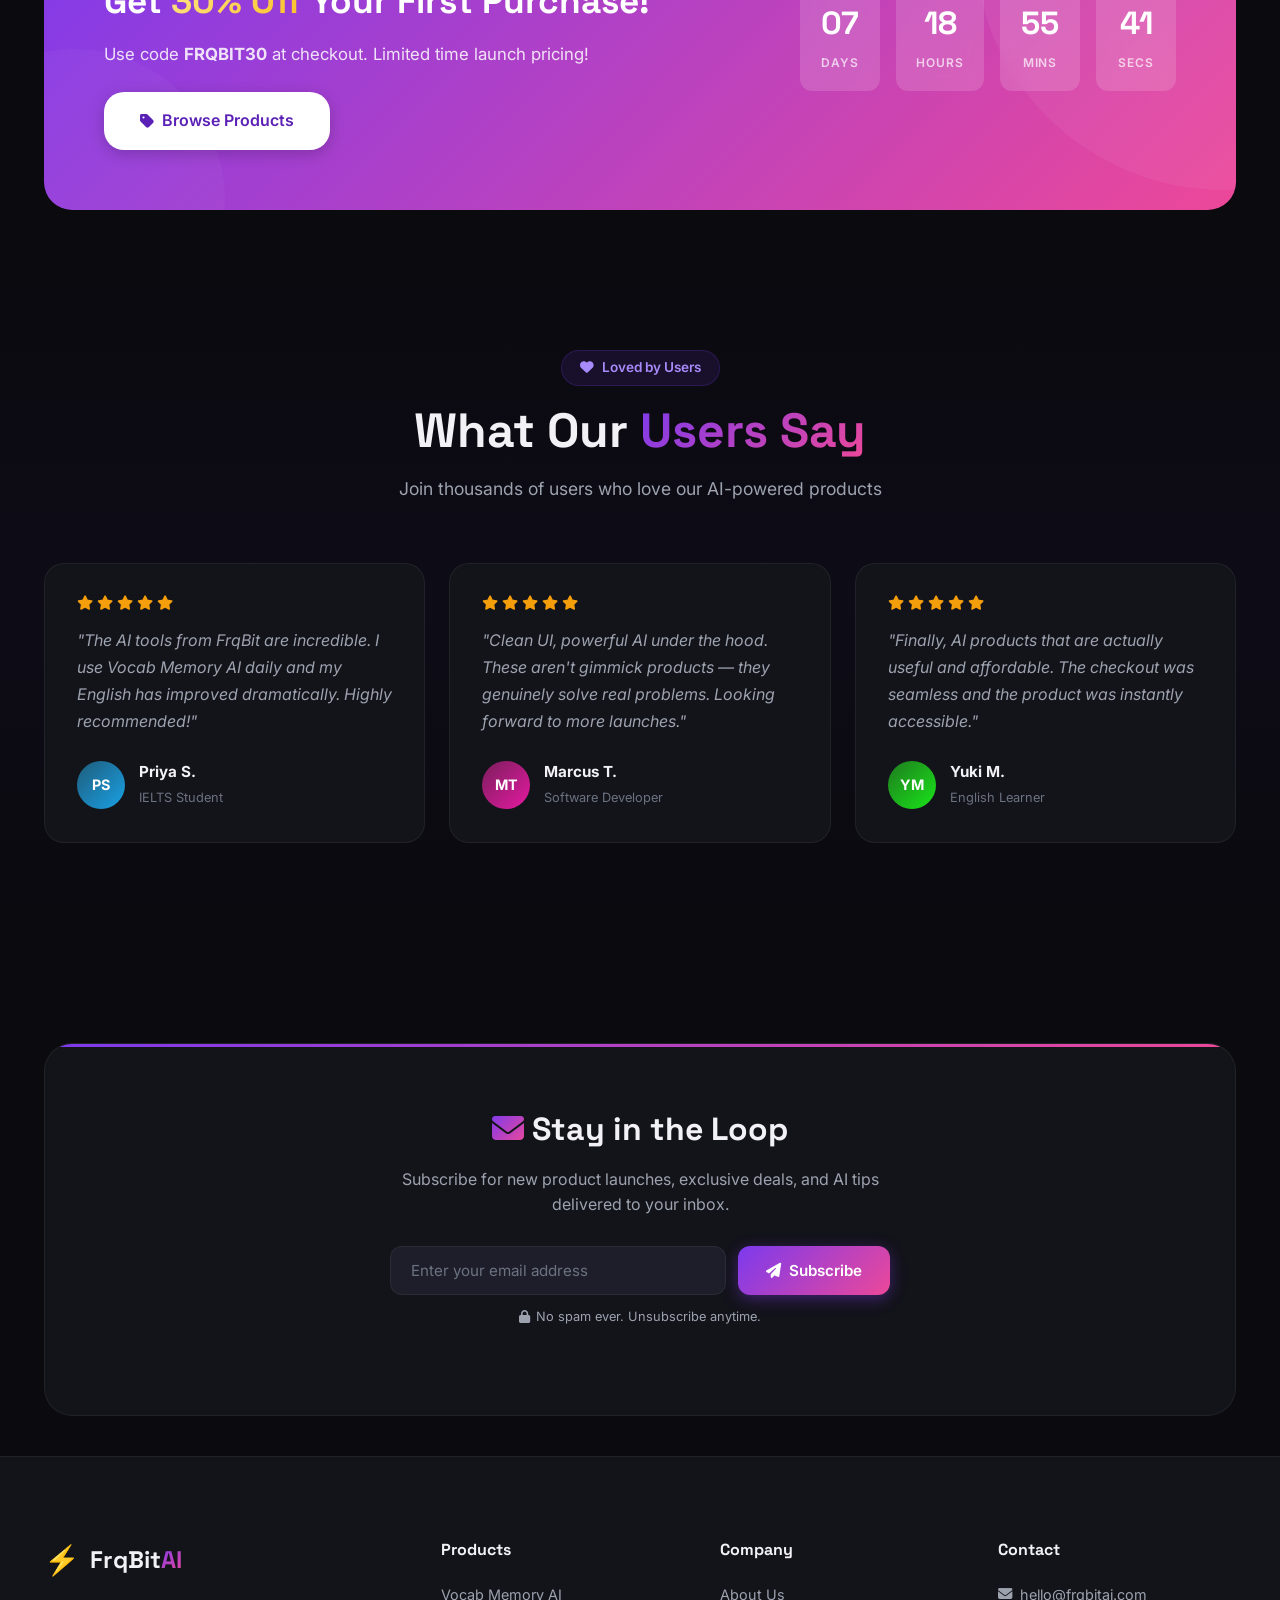
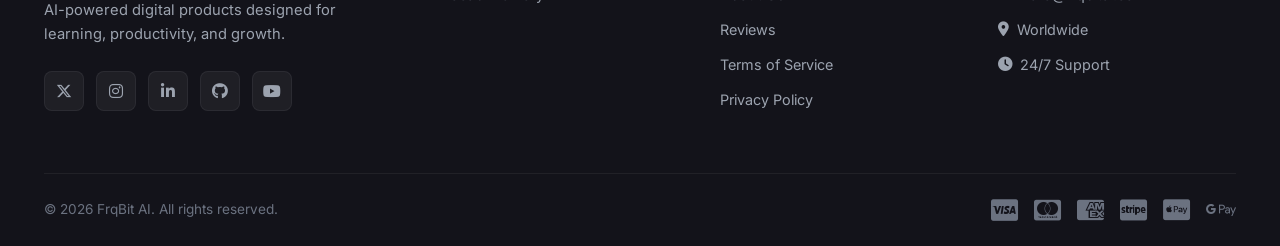
==== commit c86f4a74: "Rebuild as product platform — dynamic product grid with Add Product modal - Reverted hero to generic" ====
--- a/index.html
+++ b/index.html
@@ -3,8 +3,12 @@
 <head>
     <meta charset="UTF-8">
     <meta name="viewport" content="width=device-width, initial-scale=1.0">
-    <title>FrqBit AI — Digital Products & More</title>
-    <meta name="description" content="FrqBit AI — Premium digital products, templates, tools, and more. Elevate your workflow with AI-powered solutions.">
+    <title>FrqBit AI — AI-Powered Digital Products</title>
+    <meta name="description" content="FrqBit AI — Premium AI-powered digital products for learning, productivity, and growth.">
+    <meta property="og:title" content="FrqBit AI — AI-Powered Digital Products">
+    <meta property="og:description" content="Discover premium AI-powered tools built for learning, productivity, and growth.">
+    <meta property="og:type" content="website">
+    <meta property="og:url" content="https://frqbitai.com">
     <link rel="icon" type="image/svg+xml" href="data:image/svg+xml,<svg xmlns='http://www.w3.org/2000/svg' viewBox='0 0 100 100'><text y='.9em' font-size='90'>⚡</text></svg>">
     <link rel="preconnect" href="https://fonts.googleapis.com">
     <link rel="preconnect" href="https://fonts.gstatic.com" crossorigin>
@@ -31,16 +35,11 @@
             <ul class="nav-links" id="navLinks">
                 <li><a href="#home" class="nav-link active">Home</a></li>
                 <li><a href="#products" class="nav-link">Products</a></li>
-                <li><a href="#categories" class="nav-link">Categories</a></li>
                 <li><a href="#features" class="nav-link">Why Us</a></li>
                 <li><a href="#testimonials" class="nav-link">Reviews</a></li>
                 <li><a href="#contact" class="nav-link">Contact</a></li>
             </ul>
             <div class="nav-actions">
-                <button class="cart-btn" id="cartBtn" aria-label="Shopping Cart">
-                    <i class="fas fa-shopping-cart"></i>
-                    <span class="cart-count" id="cartCount">0</span>
-                </button>
                 <button class="hamburger" id="hamburger" aria-label="Menu">
                     <span></span><span></span><span></span>
                 </button>
@@ -57,38 +56,38 @@
         </div>
         <div class="container hero-content">
             <div class="hero-badge" data-aos="fade-down">
-                <i class="fas fa-bolt"></i> Launching New Digital Products
+                <i class="fas fa-bolt"></i> AI-Powered Digital Products
             </div>
             <h1 class="hero-title" data-aos="fade-up">
-                Premium <span class="gradient-text">Digital Products</span><br>
-                Built for the Future
+                Build Smarter.<br>
+                <span class="gradient-text">Learn Faster.</span>
             </h1>
             <p class="hero-subtitle" data-aos="fade-up" data-delay="100">
-                Discover AI-powered templates, tools, eBooks, courses, and more.
-                Supercharge your productivity with curated digital solutions from FrqBit AI.
+                Premium AI-powered tools for learning, productivity, and growth. 
+                Explore our collection of intelligent digital products built with cutting-edge AI.
             </p>
             <div class="hero-actions" data-aos="fade-up" data-delay="200">
                 <a href="#products" class="btn btn-primary btn-lg">
                     <i class="fas fa-rocket"></i> Explore Products
                 </a>
-                <a href="#categories" class="btn btn-outline btn-lg">
-                    <i class="fas fa-th-large"></i> Browse Categories
+                <a href="#features" class="btn btn-outline btn-lg">
+                    <i class="fas fa-gem"></i> Why FrqBit AI
                 </a>
             </div>
             <div class="hero-stats" data-aos="fade-up" data-delay="300">
                 <div class="stat-item">
-                    <span class="stat-number" data-count="50">0</span>+
-                    <span class="stat-label">Products</span>
+                    <span class="stat-number" data-count="100">0</span>%
+                    <span class="stat-label">AI-Powered</span>
                 </div>
                 <div class="stat-divider"></div>
                 <div class="stat-item">
-                    <span class="stat-number" data-count="2000">0</span>+
-                    <span class="stat-label">Happy Customers</span>
+                    <span class="stat-number" data-count="24">0</span>/7
+                    <span class="stat-label">Available</span>
                 </div>
                 <div class="stat-divider"></div>
                 <div class="stat-item">
-                    <span class="stat-number" data-count="99">0</span>%
-                    <span class="stat-label">Satisfaction</span>
+                    <span class="stat-number" data-count="5000">0</span>+
+                    <span class="stat-label">Users Worldwide</span>
                 </div>
             </div>
         </div>
@@ -101,315 +100,48 @@
     <div class="marquee-section">
         <div class="marquee-track">
             <div class="marquee-content">
-                <span>⚡ Digital Templates</span>
-                <span>🎨 UI Kits</span>
-                <span>📚 eBooks</span>
-                <span>🤖 AI Tools</span>
-                <span>🎓 Online Courses</span>
-                <span>📊 Business Plans</span>
-                <span>🔧 Software Tools</span>
-                <span>🖼️ Graphics Packs</span>
-                <span>📱 App Templates</span>
-                <span>💼 Resume Kits</span>
-                <span>⚡ Digital Templates</span>
-                <span>🎨 UI Kits</span>
-                <span>📚 eBooks</span>
-                <span>🤖 AI Tools</span>
-                <span>🎓 Online Courses</span>
-                <span>📊 Business Plans</span>
-                <span>🔧 Software Tools</span>
-                <span>🖼️ Graphics Packs</span>
-                <span>📱 App Templates</span>
-                <span>💼 Resume Kits</span>
+                <span>⚡ AI Products</span>
+                <span>🧠 Machine Learning</span>
+                <span>🎯 Productivity Tools</span>
+                <span>📚 Learning Apps</span>
+                <span>🔬 Science-Backed</span>
+                <span>🚀 Fast & Modern</span>
+                <span>🔒 Secure Payments</span>
+                <span>💎 Premium Quality</span>
+                <span>🌍 Global Access</span>
+                <span>⚡ AI Products</span>
+                <span>🧠 Machine Learning</span>
+                <span>🎯 Productivity Tools</span>
+                <span>📚 Learning Apps</span>
+                <span>🔬 Science-Backed</span>
+                <span>🚀 Fast & Modern</span>
+                <span>🔒 Secure Payments</span>
+                <span>💎 Premium Quality</span>
+                <span>🌍 Global Access</span>
             </div>
         </div>
     </div>
 
-    <!-- ========== FEATURED PRODUCTS ========== -->
+    <!-- ========== PRODUCTS ========== -->
     <section class="section products-section" id="products">
         <div class="container">
             <div class="section-header" data-aos="fade-up">
-                <span class="section-badge"><i class="fas fa-fire"></i> Trending Now</span>
-                <h2 class="section-title">Featured <span class="gradient-text">Products</span></h2>
-                <p class="section-subtitle">Hand-picked premium digital products to supercharge your work</p>
-            </div>
-
-            <!-- Product Filter -->
-            <div class="product-filters" data-aos="fade-up">
-                <button class="filter-btn active" data-filter="all">All</button>
-                <button class="filter-btn" data-filter="template">Templates</button>
-                <button class="filter-btn" data-filter="ebook">eBooks</button>
-                <button class="filter-btn" data-filter="tool">Tools</button>
-                <button class="filter-btn" data-filter="course">Courses</button>
-            </div>
-
-            <!-- Product Grid -->
-            <div class="product-grid" id="productGrid">
-                <!-- Product 1 -->
-                <div class="product-card" data-category="template" data-aos="fade-up">
-                    <div class="product-image">
-                        <div class="product-img-placeholder" style="--hue: 250;">
-                            <i class="fas fa-palette"></i>
-                        </div>
-                        <span class="product-badge badge-hot">🔥 Hot</span>
-                        <div class="product-overlay">
-                            <button class="btn btn-sm btn-primary quick-view-btn">Quick View</button>
-                        </div>
-                    </div>
-                    <div class="product-info">
-                        <span class="product-category">Template</span>
-                        <h3 class="product-name">Pro Dashboard UI Kit</h3>
-                        <p class="product-desc">Complete admin dashboard with 50+ components, dark/light mode, and responsive layouts.</p>
-                        <div class="product-meta">
-                            <div class="product-rating">
-                                <i class="fas fa-star"></i><i class="fas fa-star"></i><i class="fas fa-star"></i><i class="fas fa-star"></i><i class="fas fa-star-half-alt"></i>
-                                <span>4.8</span>
-                            </div>
-                            <span class="product-sales"><i class="fas fa-download"></i> 1.2k sales</span>
-                        </div>
-                        <div class="product-footer">
-                            <div class="product-price">
-                                <span class="price-original">$79</span>
-                                <span class="price-current">$49</span>
-                            </div>
-                            <button class="btn btn-cart add-to-cart" data-id="1" data-name="Pro Dashboard UI Kit" data-price="49">
-                                <i class="fas fa-cart-plus"></i> Add
-                            </button>
-                        </div>
-                    </div>
-                </div>
-
-                <!-- Product 2 -->
-                <div class="product-card" data-category="ebook" data-aos="fade-up" data-delay="100">
-                    <div class="product-image">
-                        <div class="product-img-placeholder" style="--hue: 320;">
-                            <i class="fas fa-book-open"></i>
-                        </div>
-                        <span class="product-badge badge-new">✨ New</span>
-                        <div class="product-overlay">
-                            <button class="btn btn-sm btn-primary quick-view-btn">Quick View</button>
-                        </div>
-                    </div>
-                    <div class="product-info">
-                        <span class="product-category">eBook</span>
-                        <h3 class="product-name">AI Mastery Guide 2026</h3>
-                        <p class="product-desc">500+ page comprehensive guide to mastering AI tools, prompt engineering, and automation.</p>
-                        <div class="product-meta">
-                            <div class="product-rating">
-                                <i class="fas fa-star"></i><i class="fas fa-star"></i><i class="fas fa-star"></i><i class="fas fa-star"></i><i class="fas fa-star"></i>
-                                <span>5.0</span>
-                            </div>
-                            <span class="product-sales"><i class="fas fa-download"></i> 890 sales</span>
-                        </div>
-                        <div class="product-footer">
-                            <div class="product-price">
-                                <span class="price-original">$39</span>
-                                <span class="price-current">$24</span>
-                            </div>
-                            <button class="btn btn-cart add-to-cart" data-id="2" data-name="AI Mastery Guide 2026" data-price="24">
-                                <i class="fas fa-cart-plus"></i> Add
-                            </button>
-                        </div>
-                    </div>
-                </div>
-
-                <!-- Product 3 -->
-                <div class="product-card" data-category="tool" data-aos="fade-up" data-delay="200">
-                    <div class="product-image">
-                        <div class="product-img-placeholder" style="--hue: 160;">
-                            <i class="fas fa-robot"></i>
-                        </div>
-                        <span class="product-badge badge-popular">⭐ Popular</span>
-                        <div class="product-overlay">
-                            <button class="btn btn-sm btn-primary quick-view-btn">Quick View</button>
-                        </div>
-                    </div>
-                    <div class="product-info">
-                        <span class="product-category">Tool</span>
-                        <h3 class="product-name">AI Content Generator Pro</h3>
-                        <p class="product-desc">Advanced AI tool for generating blog posts, social media content, emails, and marketing copy.</p>
-                        <div class="product-meta">
-                            <div class="product-rating">
-                                <i class="fas fa-star"></i><i class="fas fa-star"></i><i class="fas fa-star"></i><i class="fas fa-star"></i><i class="fas fa-star-half-alt"></i>
-                                <span>4.7</span>
-                            </div>
-                            <span class="product-sales"><i class="fas fa-download"></i> 2.1k sales</span>
-                        </div>
-                        <div class="product-footer">
-                            <div class="product-price">
-                                <span class="price-current">$59</span>
-                            </div>
-                            <button class="btn btn-cart add-to-cart" data-id="3" data-name="AI Content Generator Pro" data-price="59">
-                                <i class="fas fa-cart-plus"></i> Add
-                            </button>
-                        </div>
-                    </div>
-                </div>
-
-                <!-- Product 4 -->
-                <div class="product-card" data-category="course" data-aos="fade-up">
-                    <div class="product-image">
-                        <div class="product-img-placeholder" style="--hue: 30;">
-                            <i class="fas fa-graduation-cap"></i>
-                        </div>
-                        <span class="product-badge badge-best">🏆 Bestseller</span>
-                        <div class="product-overlay">
-                            <button class="btn btn-sm btn-primary quick-view-btn">Quick View</button>
-                        </div>
-                    </div>
-                    <div class="product-info">
-                        <span class="product-category">Course</span>
-                        <h3 class="product-name">Full-Stack Web Dev Bootcamp</h3>
-                        <p class="product-desc">60+ hours of video content covering React, Node.js, databases, deployment, and more.</p>
-                        <div class="product-meta">
-                            <div class="product-rating">
-                                <i class="fas fa-star"></i><i class="fas fa-star"></i><i class="fas fa-star"></i><i class="fas fa-star"></i><i class="fas fa-star"></i>
-                                <span>4.9</span>
-                            </div>
-                            <span class="product-sales"><i class="fas fa-download"></i> 3.4k sales</span>
-                        </div>
-                        <div class="product-footer">
-                            <div class="product-price">
-                                <span class="price-original">$199</span>
-                                <span class="price-current">$89</span>
-                            </div>
-                            <button class="btn btn-cart add-to-cart" data-id="4" data-name="Full-Stack Web Dev Bootcamp" data-price="89">
-                                <i class="fas fa-cart-plus"></i> Add
-                            </button>
-                        </div>
-                    </div>
-                </div>
-
-                <!-- Product 5 -->
-                <div class="product-card" data-category="template" data-aos="fade-up" data-delay="100">
-                    <div class="product-image">
-                        <div class="product-img-placeholder" style="--hue: 200;">
-                            <i class="fas fa-mobile-alt"></i>
-                        </div>
-                        <div class="product-overlay">
-                            <button class="btn btn-sm btn-primary quick-view-btn">Quick View</button>
-                        </div>
-                    </div>
-                    <div class="product-info">
-                        <span class="product-category">Template</span>
-                        <h3 class="product-name">Mobile App UI Bundle</h3>
-                        <p class="product-desc">200+ mobile screens for iOS & Android. Includes e-commerce, social, and fintech templates.</p>
-                        <div class="product-meta">
-                            <div class="product-rating">
-                                <i class="fas fa-star"></i><i class="fas fa-star"></i><i class="fas fa-star"></i><i class="fas fa-star"></i><i class="far fa-star"></i>
-                                <span>4.3</span>
-                            </div>
-                            <span class="product-sales"><i class="fas fa-download"></i> 670 sales</span>
-                        </div>
-                        <div class="product-footer">
-                            <div class="product-price">
-                                <span class="price-original">$99</span>
-                                <span class="price-current">$69</span>
-                            </div>
-                            <button class="btn btn-cart add-to-cart" data-id="5" data-name="Mobile App UI Bundle" data-price="69">
-                                <i class="fas fa-cart-plus"></i> Add
-                            </button>
-                        </div>
-                    </div>
-                </div>
-
-                <!-- Product 6 -->
-                <div class="product-card" data-category="tool" data-aos="fade-up" data-delay="200">
-                    <div class="product-image">
-                        <div class="product-img-placeholder" style="--hue: 280;">
-                            <i class="fas fa-chart-line"></i>
-                        </div>
-                        <span class="product-badge badge-new">✨ New</span>
-                        <div class="product-overlay">
-                            <button class="btn btn-sm btn-primary quick-view-btn">Quick View</button>
-                        </div>
-                    </div>
-                    <div class="product-info">
-                        <span class="product-category">Tool</span>
-                        <h3 class="product-name">SEO Analytics Toolkit</h3>
-                        <p class="product-desc">All-in-one SEO toolkit with keyword research, competitor analysis, and rank tracking spreadsheets.</p>
-                        <div class="product-meta">
-                            <div class="product-rating">
-                                <i class="fas fa-star"></i><i class="fas fa-star"></i><i class="fas fa-star"></i><i class="fas fa-star"></i><i class="fas fa-star-half-alt"></i>
-                                <span>4.6</span>
-                            </div>
-                            <span class="product-sales"><i class="fas fa-download"></i> 540 sales</span>
-                        </div>
-                        <div class="product-footer">
-                            <div class="product-price">
-                                <span class="price-current">$35</span>
-                            </div>
-                            <button class="btn btn-cart add-to-cart" data-id="6" data-name="SEO Analytics Toolkit" data-price="35">
-                                <i class="fas fa-cart-plus"></i> Add
-                            </button>
-                        </div>
-                    </div>
-                </div>
-            </div>
-
-            <div class="section-cta" data-aos="fade-up">
-                <a href="#" class="btn btn-outline btn-lg">View All Products <i class="fas fa-arrow-right"></i></a>
-            </div>
-        </div>
-    </section>
-
-    <!-- ========== CATEGORIES ========== -->
-    <section class="section categories-section" id="categories">
-        <div class="container">
-            <div class="section-header" data-aos="fade-up">
-                <span class="section-badge"><i class="fas fa-th-large"></i> Browse</span>
-                <h2 class="section-title">Product <span class="gradient-text">Categories</span></h2>
-                <p class="section-subtitle">From digital downloads to physical products — we've got it all</p>
-            </div>
-            <div class="categories-grid">
-                <a href="#" class="category-card" data-aos="fade-up" style="--accent: #7c3aed;">
-                    <div class="category-icon"><i class="fas fa-palette"></i></div>
-                    <h3>Templates & Themes</h3>
-                    <p>Website, app & dashboard templates</p>
-                    <span class="category-count">15 Products</span>
-                </a>
-                <a href="#" class="category-card" data-aos="fade-up" data-delay="50" style="--accent: #ec4899;">
-                    <div class="category-icon"><i class="fas fa-book-open"></i></div>
-                    <h3>eBooks & Guides</h3>
-                    <p>Expert knowledge at your fingertips</p>
-                    <span class="category-count">12 Products</span>
-                </a>
-                <a href="#" class="category-card" data-aos="fade-up" data-delay="100" style="--accent: #06b6d4;">
-                    <div class="category-icon"><i class="fas fa-robot"></i></div>
-                    <h3>AI Tools</h3>
-                    <p>Smart automation & AI-powered tools</p>
-                    <span class="category-count">8 Products</span>
-                </a>
-                <a href="#" class="category-card" data-aos="fade-up" data-delay="150" style="--accent: #f59e0b;">
-                    <div class="category-icon"><i class="fas fa-graduation-cap"></i></div>
-                    <h3>Online Courses</h3>
-                    <p>Learn new skills from experts</p>
-                    <span class="category-count">6 Products</span>
-                </a>
-                <a href="#" class="category-card" data-aos="fade-up" data-delay="200" style="--accent: #10b981;">
-                    <div class="category-icon"><i class="fas fa-code"></i></div>
-                    <h3>Software & Plugins</h3>
-                    <p>Ready-to-use code & extensions</p>
-                    <span class="category-count">9 Products</span>
-                </a>
-                <a href="#" class="category-card" data-aos="fade-up" data-delay="250" style="--accent: #f43f5e;">
-                    <div class="category-icon"><i class="fas fa-image"></i></div>
-                    <h3>Graphics & Media</h3>
-                    <p>Icons, illustrations & stock assets</p>
-                    <span class="category-count">20 Products</span>
-                </a>
-                <a href="#" class="category-card" data-aos="fade-up" data-delay="300" style="--accent: #8b5cf6;">
-                    <div class="category-icon"><i class="fas fa-briefcase"></i></div>
-                    <h3>Business Resources</h3>
-                    <p>Plans, spreadsheets & proposals</p>
-                    <span class="category-count">11 Products</span>
-                </a>
-                <a href="#" class="category-card category-card-cta" data-aos="fade-up" data-delay="350" style="--accent: #6366f1;">
-                    <div class="category-icon"><i class="fas fa-plus"></i></div>
-                    <h3>More Coming Soon</h3>
-                    <p>Physical products, merch & more!</p>
-                    <span class="category-count">Stay Tuned</span>
-                </a>
+                <span class="section-badge"><i class="fas fa-store"></i> Our Products</span>
+                <h2 class="section-title">AI-Powered <span class="gradient-text">Products</span></h2>
+                <p class="section-subtitle">Explore our growing collection of intelligent digital tools</p>
+            </div>
+
+            <!-- Products Grid — rendered by JS -->
+            <div class="products-grid" id="productsGrid" data-aos="fade-up">
+                <!-- Product cards injected here -->
+            </div>
+
+            <!-- Add Product Button (Admin) -->
+            <div class="add-product-area" data-aos="fade-up">
+                <button class="add-product-btn" id="addProductBtn">
+                    <i class="fas fa-plus-circle"></i>
+                    <span>Add New Product</span>
+                </button>
             </div>
         </div>
     </section>
@@ -419,39 +151,39 @@
         <div class="container">
             <div class="section-header" data-aos="fade-up">
                 <span class="section-badge"><i class="fas fa-gem"></i> Why Choose Us</span>
-                <h2 class="section-title">Why Shop at <span class="gradient-text">FrqBit AI</span></h2>
-                <p class="section-subtitle">We deliver quality, speed, and value for every purchase</p>
+                <h2 class="section-title">Why <span class="gradient-text">FrqBit AI</span></h2>
+                <p class="section-subtitle">We build premium digital products powered by the latest AI</p>
             </div>
             <div class="features-grid">
                 <div class="feature-card" data-aos="fade-up">
-                    <div class="feature-icon" style="--hue: 260;"><i class="fas fa-bolt"></i></div>
-                    <h3>Instant Delivery</h3>
-                    <p>Get your digital products delivered instantly after purchase. No waiting, no hassle.</p>
+                    <div class="feature-icon" style="--hue: 260;"><i class="fas fa-brain"></i></div>
+                    <h3>AI-First Design</h3>
+                    <p>Every product is built with cutting-edge AI at its core — GPT-4o, machine learning, and neural networks.</p>
                 </div>
                 <div class="feature-card" data-aos="fade-up" data-delay="100">
-                    <div class="feature-icon" style="--hue: 320;"><i class="fas fa-shield-alt"></i></div>
+                    <div class="feature-icon" style="--hue: 320;"><i class="fas fa-rocket"></i></div>
+                    <h3>Ship Fast</h3>
+                    <p>We launch products rapidly. No vaporware — every product is live, tested, and ready to use today.</p>
+                </div>
+                <div class="feature-card" data-aos="fade-up" data-delay="200">
+                    <div class="feature-icon" style="--hue: 160;"><i class="fas fa-shield-alt"></i></div>
                     <h3>Secure Payments</h3>
-                    <p>Industry-standard encryption protects every transaction. Your data stays safe with us.</p>
+                    <p>All transactions are processed through Stripe with industry-standard SSL encryption. Your data is safe.</p>
+                </div>
+                <div class="feature-card" data-aos="fade-up">
+                    <div class="feature-icon" style="--hue: 30;"><i class="fas fa-globe"></i></div>
+                    <h3>Global Access</h3>
+                    <p>All products are cloud-based. Access from any device, any browser, anywhere in the world — 24/7.</p>
+                </div>
+                <div class="feature-card" data-aos="fade-up" data-delay="100">
+                    <div class="feature-icon" style="--hue: 200;"><i class="fas fa-sync"></i></div>
+                    <h3>Always Improving</h3>
+                    <p>Continuous updates driven by user feedback and advancing AI. Products get better every week.</p>
                 </div>
                 <div class="feature-card" data-aos="fade-up" data-delay="200">
-                    <div class="feature-icon" style="--hue: 160;"><i class="fas fa-sync-alt"></i></div>
-                    <h3>Free Updates</h3>
-                    <p>All products include lifetime free updates. Stay current with the latest improvements.</p>
-                </div>
-                <div class="feature-card" data-aos="fade-up">
-                    <div class="feature-icon" style="--hue: 30;"><i class="fas fa-headset"></i></div>
-                    <h3>24/7 Support</h3>
-                    <p>Our dedicated team is available around the clock to help with any questions or issues.</p>
-                </div>
-                <div class="feature-card" data-aos="fade-up" data-delay="100">
-                    <div class="feature-icon" style="--hue: 200;"><i class="fas fa-undo"></i></div>
-                    <h3>Money-Back Guarantee</h3>
-                    <p>Not satisfied? Get a full refund within 30 days. No questions asked.</p>
-                </div>
-                <div class="feature-card" data-aos="fade-up" data-delay="200">
-                    <div class="feature-icon" style="--hue: 50;"><i class="fas fa-award"></i></div>
-                    <h3>Premium Quality</h3>
-                    <p>Every product is vetted for quality. We only sell the best of the best.</p>
+                    <div class="feature-icon" style="--hue: 50;"><i class="fas fa-headset"></i></div>
+                    <h3>Dedicated Support</h3>
+                    <p>Have questions? Our support team is always ready to help you get the most out of our products.</p>
                 </div>
             </div>
         </div>
@@ -462,10 +194,10 @@
         <div class="container">
             <div class="promo-card" data-aos="zoom-in">
                 <div class="promo-content">
-                    <span class="promo-badge">🎉 Limited Time Offer</span>
+                    <span class="promo-badge">🎉 Launch Offer</span>
                     <h2>Get <span class="gradient-text">30% Off</span> Your First Purchase!</h2>
-                    <p>Use code <strong>FRQBIT30</strong> at checkout. Hurry, offer ends soon!</p>
-                    <a href="#products" class="btn btn-primary btn-lg"><i class="fas fa-tag"></i> Shop Now</a>
+                    <p>Use code <strong>FRQBIT30</strong> at checkout. Limited time launch pricing!</p>
+                    <a href="#products" class="btn btn-primary btn-lg"><i class="fas fa-tag"></i> Browse Products</a>
                 </div>
                 <div class="promo-timer">
                     <div class="timer-unit">
@@ -493,21 +225,21 @@
     <section class="section testimonials-section" id="testimonials">
         <div class="container">
             <div class="section-header" data-aos="fade-up">
-                <span class="section-badge"><i class="fas fa-heart"></i> Loved by Many</span>
-                <h2 class="section-title">What Our <span class="gradient-text">Customers Say</span></h2>
-                <p class="section-subtitle">Join thousands of satisfied customers worldwide</p>
+                <span class="section-badge"><i class="fas fa-heart"></i> Loved by Users</span>
+                <h2 class="section-title">What Our <span class="gradient-text">Users Say</span></h2>
+                <p class="section-subtitle">Join thousands of users who love our AI-powered products</p>
             </div>
             <div class="testimonials-grid">
                 <div class="testimonial-card" data-aos="fade-up">
                     <div class="testimonial-stars">
                         <i class="fas fa-star"></i><i class="fas fa-star"></i><i class="fas fa-star"></i><i class="fas fa-star"></i><i class="fas fa-star"></i>
                     </div>
-                    <p class="testimonial-text">"The dashboard UI kit saved me weeks of development. Absolutely incredible quality and very well documented!"</p>
+                    <p class="testimonial-text">"The AI tools from FrqBit are incredible. I use Vocab Memory AI daily and my English has improved dramatically. Highly recommended!"</p>
                     <div class="testimonial-author">
-                        <div class="author-avatar" style="--hue: 200;">JD</div>
+                        <div class="author-avatar" style="--hue: 200;">PS</div>
                         <div>
-                            <strong>James Davidson</strong>
-                            <span>Full-Stack Developer</span>
+                            <strong>Priya S.</strong>
+                            <span>IELTS Student</span>
                         </div>
                     </div>
                 </div>
@@ -515,25 +247,25 @@
                     <div class="testimonial-stars">
                         <i class="fas fa-star"></i><i class="fas fa-star"></i><i class="fas fa-star"></i><i class="fas fa-star"></i><i class="fas fa-star"></i>
                     </div>
-                    <p class="testimonial-text">"Best AI guide I've ever purchased. It completely changed how I approach content creation. Worth every penny!"</p>
+                    <p class="testimonial-text">"Clean UI, powerful AI under the hood. These aren't gimmick products — they genuinely solve real problems. Looking forward to more launches."</p>
                     <div class="testimonial-author">
-                        <div class="author-avatar" style="--hue: 320;">SM</div>
+                        <div class="author-avatar" style="--hue: 320;">MT</div>
                         <div>
-                            <strong>Sarah Mitchell</strong>
-                            <span>Marketing Director</span>
+                            <strong>Marcus T.</strong>
+                            <span>Software Developer</span>
                         </div>
                     </div>
                 </div>
                 <div class="testimonial-card" data-aos="fade-up" data-delay="200">
                     <div class="testimonial-stars">
-                        <i class="fas fa-star"></i><i class="fas fa-star"></i><i class="fas fa-star"></i><i class="fas fa-star"></i><i class="fas fa-star-half-alt"></i>
-                    </div>
-                    <p class="testimonial-text">"The web dev bootcamp is comprehensive and up-to-date. I landed my first dev job 3 months after completing it!"</p>
+                        <i class="fas fa-star"></i><i class="fas fa-star"></i><i class="fas fa-star"></i><i class="fas fa-star"></i><i class="fas fa-star"></i>
+                    </div>
+                    <p class="testimonial-text">"Finally, AI products that are actually useful and affordable. The checkout was seamless and the product was instantly accessible."</p>
                     <div class="testimonial-author">
-                        <div class="author-avatar" style="--hue: 120;">AK</div>
+                        <div class="author-avatar" style="--hue: 120;">YM</div>
                         <div>
-                            <strong>Alex Kumar</strong>
-                            <span>Junior Developer</span>
+                            <strong>Yuki M.</strong>
+                            <span>English Learner</span>
                         </div>
                     </div>
                 </div>
@@ -547,7 +279,7 @@
             <div class="newsletter-card" data-aos="fade-up">
                 <div class="newsletter-content">
                     <h2><i class="fas fa-envelope"></i> Stay in the Loop</h2>
-                    <p>Subscribe to get exclusive deals, new product launches, and tips delivered to your inbox.</p>
+                    <p>Subscribe for new product launches, exclusive deals, and AI tips delivered to your inbox.</p>
                     <form class="newsletter-form" id="newsletterForm">
                         <div class="input-group">
                             <input type="email" placeholder="Enter your email address" required>
@@ -571,7 +303,7 @@
                         <span class="logo-icon">⚡</span>
                         <span class="logo-text">FrqBit<span class="logo-highlight">AI</span></span>
                     </a>
-                    <p>Premium digital products and tools designed to elevate your workflow and boost productivity.</p>
+                    <p>AI-powered digital products designed for learning, productivity, and growth.</p>
                     <div class="social-links">
                         <a href="#" aria-label="Twitter"><i class="fab fa-x-twitter"></i></a>
                         <a href="#" aria-label="Instagram"><i class="fab fa-instagram"></i></a>
@@ -581,19 +313,16 @@
                     </div>
                 </div>
                 <div class="footer-links">
-                    <h4>Quick Links</h4>
+                    <h4>Products</h4>
+                    <ul id="footerProductLinks">
+                        <li><a href="https://vocab-memory-ai.vercel.app" target="_blank">Vocab Memory AI</a></li>
+                    </ul>
+                </div>
+                <div class="footer-links">
+                    <h4>Company</h4>
                     <ul>
-                        <li><a href="#home">Home</a></li>
-                        <li><a href="#products">Products</a></li>
-                        <li><a href="#categories">Categories</a></li>
-                        <li><a href="#features">Why Us</a></li>
-                    </ul>
-                </div>
-                <div class="footer-links">
-                    <h4>Support</h4>
-                    <ul>
-                        <li><a href="#">Help Center</a></li>
-                        <li><a href="#">Refund Policy</a></li>
+                        <li><a href="#features">About Us</a></li>
+                        <li><a href="#testimonials">Reviews</a></li>
                         <li><a href="#">Terms of Service</a></li>
                         <li><a href="#">Privacy Policy</a></li>
                     </ul>
@@ -612,7 +341,7 @@
                 <div class="payment-icons">
                     <i class="fab fa-cc-visa"></i>
                     <i class="fab fa-cc-mastercard"></i>
-                    <i class="fab fa-cc-paypal"></i>
+                    <i class="fab fa-cc-amex"></i>
                     <i class="fab fa-cc-stripe"></i>
                     <i class="fab fa-cc-apple-pay"></i>
                     <i class="fab fa-google-pay"></i>
@@ -621,31 +350,63 @@
         </div>
     </footer>
 
-    <!-- ========== CART SIDEBAR ========== -->
-    <div class="cart-overlay" id="cartOverlay"></div>
-    <aside class="cart-sidebar" id="cartSidebar">
-        <div class="cart-header">
-            <h3><i class="fas fa-shopping-cart"></i> Your Cart</h3>
-            <button class="cart-close" id="cartClose"><i class="fas fa-times"></i></button>
-        </div>
-        <div class="cart-items" id="cartItems">
-            <div class="cart-empty">
-                <i class="fas fa-shopping-bag"></i>
-                <p>Your cart is empty</p>
-                <a href="#products" class="btn btn-primary btn-sm" id="startShopping">Start Shopping</a>
-            </div>
-        </div>
-        <div class="cart-footer" id="cartFooter" style="display: none;">
-            <div class="cart-total">
-                <span>Total:</span>
-                <span class="total-amount" id="cartTotal">$0</span>
-            </div>
-            <button class="btn btn-primary btn-block" id="checkoutBtn">
-                <i class="fas fa-lock"></i> Checkout
-            </button>
-            <p class="cart-note">Secure checkout powered by Stripe</p>
-        </div>
-    </aside>
+    <!-- ========== ADD PRODUCT MODAL ========== -->
+    <div class="modal-overlay" id="productModalOverlay"></div>
+    <div class="modal" id="productModal">
+        <div class="modal-header">
+            <h3><i class="fas fa-plus-circle"></i> Add New Product</h3>
+            <button class="modal-close" id="modalClose"><i class="fas fa-times"></i></button>
+        </div>
+        <form class="modal-form" id="addProductForm">
+            <div class="form-group">
+                <label for="prodName">Product Name <span class="required">*</span></label>
+                <input type="text" id="prodName" placeholder="e.g. Vocab Memory AI" required>
+            </div>
+            <div class="form-group">
+                <label for="prodTagline">Short Tagline <span class="required">*</span></label>
+                <input type="text" id="prodTagline" placeholder="e.g. Master English with 15 AI methods" required>
+            </div>
+            <div class="form-group">
+                <label for="prodDescription">Description</label>
+                <textarea id="prodDescription" rows="3" placeholder="Detailed description of your product..."></textarea>
+            </div>
+            <div class="form-row">
+                <div class="form-group">
+                    <label for="prodPrice">Price</label>
+                    <input type="text" id="prodPrice" placeholder="e.g. $5/mo or Free">
+                </div>
+                <div class="form-group">
+                    <label for="prodCategory">Category</label>
+                    <select id="prodCategory">
+                        <option value="ai">🧠 AI Tool</option>
+                        <option value="learning">📚 Learning</option>
+                        <option value="productivity">🎯 Productivity</option>
+                        <option value="dev-tool">🛠️ Dev Tool</option>
+                        <option value="other">📦 Other</option>
+                    </select>
+                </div>
+            </div>
+            <div class="form-group">
+                <label for="prodUrl">Product Link (URL) <span class="required">*</span></label>
+                <input type="url" id="prodUrl" placeholder="https://your-product.vercel.app" required>
+            </div>
+            <div class="form-group">
+                <label for="prodIcon">Icon (Font Awesome class)</label>
+                <input type="text" id="prodIcon" placeholder="fas fa-brain (default)">
+                <p class="form-hint">Browse icons at <a href="https://fontawesome.com/icons" target="_blank">fontawesome.com/icons</a></p>
+            </div>
+            <div class="form-group">
+                <label>Features (one per line)</label>
+                <textarea id="prodFeatures" rows="3" placeholder="Feature 1&#10;Feature 2&#10;Feature 3"></textarea>
+            </div>
+            <div class="modal-actions">
+                <button type="button" class="btn btn-outline" id="modalCancelBtn">Cancel</button>
+                <button type="submit" class="btn btn-primary">
+                    <i class="fas fa-plus"></i> Add Product
+                </button>
+            </div>
+        </form>
+    </div>
 
     <!-- ========== BACK TO TOP ========== -->
     <button class="back-to-top" id="backToTop" aria-label="Back to top">
--- a/css/style.css
+++ b/css/style.css
@@ -800,6 +800,7 @@
     line-height: 1.5;
     display: -webkit-box;
     -webkit-line-clamp: 2;
+    line-clamp: 2;
     -webkit-box-orient: vertical;
     overflow: hidden;
 }
@@ -1814,6 +1815,428 @@
     background: rgba(124, 58, 237, 0.5);
 }
 
+/* ---------- Product Showcase ---------- */
+/* ---------- Products Grid (Dynamic) ---------- */
+.products-grid {
+    display: grid;
+    grid-template-columns: repeat(auto-fill, minmax(340px, 1fr));
+    gap: 28px;
+    margin-bottom: 40px;
+}
+
+.p-card {
+    background: var(--bg-card);
+    border: 1px solid var(--border-light);
+    border-radius: var(--radius-lg);
+    overflow: hidden;
+    transition: var(--transition);
+    display: flex;
+    flex-direction: column;
+    position: relative;
+}
+
+.p-card:hover {
+    transform: translateY(-8px);
+    border-color: rgba(124, 58, 237, 0.3);
+    box-shadow: var(--shadow-glow);
+}
+
+.p-card-banner {
+    height: 180px;
+    display: flex;
+    align-items: center;
+    justify-content: center;
+    position: relative;
+    overflow: hidden;
+}
+
+.p-card-banner i {
+    font-size: 3.5rem;
+    color: rgba(255, 255, 255, 0.7);
+    z-index: 1;
+}
+
+.p-card-category-badge {
+    position: absolute;
+    top: 14px;
+    left: 14px;
+    padding: 4px 14px;
+    border-radius: 50px;
+    font-size: 0.75rem;
+    font-weight: 700;
+    background: rgba(0, 0, 0, 0.5);
+    backdrop-filter: blur(8px);
+    -webkit-backdrop-filter: blur(8px);
+    color: #fff;
+    z-index: 2;
+}
+
+.p-card-actions-top {
+    position: absolute;
+    top: 14px;
+    right: 14px;
+    display: flex;
+    gap: 6px;
+    z-index: 2;
+    opacity: 0;
+    transition: var(--transition);
+}
+
+.p-card:hover .p-card-actions-top {
+    opacity: 1;
+}
+
+.p-card-actions-top button {
+    width: 32px;
+    height: 32px;
+    border-radius: 8px;
+    background: rgba(0, 0, 0, 0.5);
+    backdrop-filter: blur(8px);
+    -webkit-backdrop-filter: blur(8px);
+    color: #fff;
+    font-size: 0.78rem;
+    display: flex;
+    align-items: center;
+    justify-content: center;
+    transition: var(--transition);
+}
+
+.p-card-actions-top button:hover {
+    background: var(--danger);
+}
+
+.p-card-body {
+    padding: 24px;
+    flex: 1;
+    display: flex;
+    flex-direction: column;
+}
+
+.p-card-name {
+    font-family: var(--font-display);
+    font-size: 1.2rem;
+    font-weight: 700;
+    margin-bottom: 4px;
+}
+
+.p-card-tagline {
+    font-size: 0.88rem;
+    color: var(--primary-light);
+    font-weight: 500;
+    margin-bottom: 10px;
+}
+
+.p-card-desc {
+    font-size: 0.88rem;
+    color: var(--text-secondary);
+    line-height: 1.55;
+    margin-bottom: 16px;
+    display: -webkit-box;
+    -webkit-line-clamp: 3;
+    line-clamp: 3;
+    -webkit-box-orient: vertical;
+    overflow: hidden;
+}
+
+.p-card-features {
+    list-style: none;
+    margin-bottom: 20px;
+}
+
+.p-card-features li {
+    font-size: 0.82rem;
+    color: var(--text-secondary);
+    padding: 4px 0;
+    display: flex;
+    align-items: center;
+    gap: 8px;
+}
+
+.p-card-features li::before {
+    content: '✓';
+    color: var(--success);
+    font-weight: 700;
+    font-size: 0.7rem;
+}
+
+.p-card-footer {
+    display: flex;
+    align-items: center;
+    justify-content: space-between;
+    padding-top: 16px;
+    border-top: 1px solid var(--border-light);
+    margin-top: auto;
+}
+
+.p-card-price {
+    font-family: var(--font-display);
+    font-size: 1.1rem;
+    font-weight: 800;
+    background: var(--gradient-1);
+    -webkit-background-clip: text;
+    -webkit-text-fill-color: transparent;
+    background-clip: text;
+}
+
+.p-card-link {
+    display: inline-flex;
+    align-items: center;
+    gap: 6px;
+    padding: 10px 20px;
+    background: var(--gradient-1);
+    color: #fff;
+    font-weight: 600;
+    font-size: 0.88rem;
+    border-radius: var(--radius-md);
+    transition: var(--transition);
+}
+
+.p-card-link:hover {
+    transform: translateY(-2px);
+    box-shadow: 0 8px 30px rgba(124, 58, 237, 0.3);
+}
+
+/* Empty state */
+.products-empty {
+    grid-column: 1 / -1;
+    text-align: center;
+    padding: 60px 20px;
+    color: var(--text-muted);
+}
+
+.products-empty i {
+    font-size: 3rem;
+    margin-bottom: 16px;
+    opacity: 0.3;
+}
+
+.products-empty p {
+    font-size: 1.05rem;
+    margin-bottom: 8px;
+}
+
+.products-empty span {
+    font-size: 0.88rem;
+}
+
+/* ---------- Add Product Button ---------- */
+.add-product-area {
+    display: flex;
+    justify-content: center;
+    margin-top: 10px;
+}
+
+.add-product-btn {
+    display: flex;
+    align-items: center;
+    gap: 10px;
+    padding: 16px 36px;
+    border: 2px dashed rgba(124, 58, 237, 0.3);
+    border-radius: var(--radius-lg);
+    background: rgba(124, 58, 237, 0.04);
+    color: var(--primary-light);
+    font-size: 1rem;
+    font-weight: 600;
+    transition: var(--transition);
+    cursor: pointer;
+}
+
+.add-product-btn:hover {
+    border-color: var(--primary);
+    background: rgba(124, 58, 237, 0.1);
+    color: #fff;
+    transform: translateY(-2px);
+    box-shadow: var(--shadow-glow);
+}
+
+.add-product-btn i {
+    font-size: 1.2rem;
+}
+
+/* ---------- Modal ---------- */
+.modal-overlay {
+    position: fixed;
+    inset: 0;
+    background: rgba(0, 0, 0, 0.7);
+    backdrop-filter: blur(6px);
+    -webkit-backdrop-filter: blur(6px);
+    z-index: 9998;
+    opacity: 0;
+    visibility: hidden;
+    transition: var(--transition);
+}
+
+.modal-overlay.active {
+    opacity: 1;
+    visibility: visible;
+}
+
+.modal {
+    position: fixed;
+    top: 50%;
+    left: 50%;
+    transform: translate(-50%, -50%) scale(0.9);
+    width: 90%;
+    max-width: 560px;
+    max-height: 90vh;
+    overflow-y: auto;
+    background: var(--bg-card);
+    border: 1px solid var(--border-light);
+    border-radius: var(--radius-xl);
+    z-index: 9999;
+    opacity: 0;
+    visibility: hidden;
+    transition: all 0.35s cubic-bezier(0.34, 1.56, 0.64, 1);
+}
+
+.modal.active {
+    opacity: 1;
+    visibility: visible;
+    transform: translate(-50%, -50%) scale(1);
+}
+
+.modal-header {
+    display: flex;
+    align-items: center;
+    justify-content: space-between;
+    padding: 24px 28px;
+    border-bottom: 1px solid var(--border-light);
+}
+
+.modal-header h3 {
+    font-family: var(--font-display);
+    font-size: 1.2rem;
+    font-weight: 700;
+    display: flex;
+    align-items: center;
+    gap: 10px;
+}
+
+.modal-header h3 i {
+    background: var(--gradient-1);
+    -webkit-background-clip: text;
+    -webkit-text-fill-color: transparent;
+    background-clip: text;
+}
+
+.modal-close {
+    width: 36px;
+    height: 36px;
+    border-radius: 50%;
+    background: rgba(255, 255, 255, 0.05);
+    color: var(--text-secondary);
+    font-size: 0.9rem;
+    display: flex;
+    align-items: center;
+    justify-content: center;
+    transition: var(--transition);
+}
+
+.modal-close:hover {
+    background: var(--danger);
+    color: #fff;
+}
+
+.modal-form {
+    padding: 28px;
+}
+
+.form-group {
+    margin-bottom: 20px;
+}
+
+.form-group label {
+    display: block;
+    font-size: 0.88rem;
+    font-weight: 600;
+    margin-bottom: 8px;
+    color: var(--text-primary);
+}
+
+.form-group label .required {
+    color: var(--danger);
+}
+
+.form-group input,
+.form-group textarea,
+.form-group select {
+    width: 100%;
+    padding: 12px 16px;
+    background: var(--bg-surface);
+    border: 1px solid var(--border-light);
+    border-radius: var(--radius-md);
+    color: var(--text-primary);
+    font-size: 0.92rem;
+    font-family: inherit;
+    transition: var(--transition);
+}
+
+.form-group input:focus,
+.form-group textarea:focus,
+.form-group select:focus {
+    border-color: var(--primary);
+    box-shadow: 0 0 0 3px rgba(124, 58, 237, 0.15);
+    outline: none;
+}
+
+.form-group input::placeholder,
+.form-group textarea::placeholder {
+    color: var(--text-muted);
+}
+
+.form-group select {
+    cursor: pointer;
+    appearance: none;
+    background-image: url("data:image/svg+xml,%3Csvg xmlns='http://www.w3.org/2000/svg' width='12' height='12' fill='%239ca3af' viewBox='0 0 16 16'%3E%3Cpath d='M8 11L3 6h10z'/%3E%3C/svg%3E");
+    background-repeat: no-repeat;
+    background-position: right 14px center;
+    padding-right: 36px;
+}
+
+.form-group select option {
+    background: var(--bg-card);
+    color: var(--text-primary);
+}
+
+.form-hint {
+    font-size: 0.78rem;
+    color: var(--text-muted);
+    margin-top: 6px;
+}
+
+.form-hint a {
+    color: var(--primary-light);
+    text-decoration: underline;
+}
+
+.form-row {
+    display: grid;
+    grid-template-columns: 1fr 1fr;
+    gap: 16px;
+}
+
+.modal-actions {
+    display: flex;
+    gap: 12px;
+    justify-content: flex-end;
+    padding-top: 8px;
+}
+
+/* ---------- Responsive: Products & Modal ---------- */
+@media (max-width: 768px) {
+    .products-grid {
+        grid-template-columns: 1fr;
+    }
+
+    .form-row {
+        grid-template-columns: 1fr;
+    }
+
+    .modal {
+        width: 95%;
+    }
+}
+
 /* ---------- Selection ---------- */
 ::selection {
     background: rgba(124, 58, 237, 0.3);
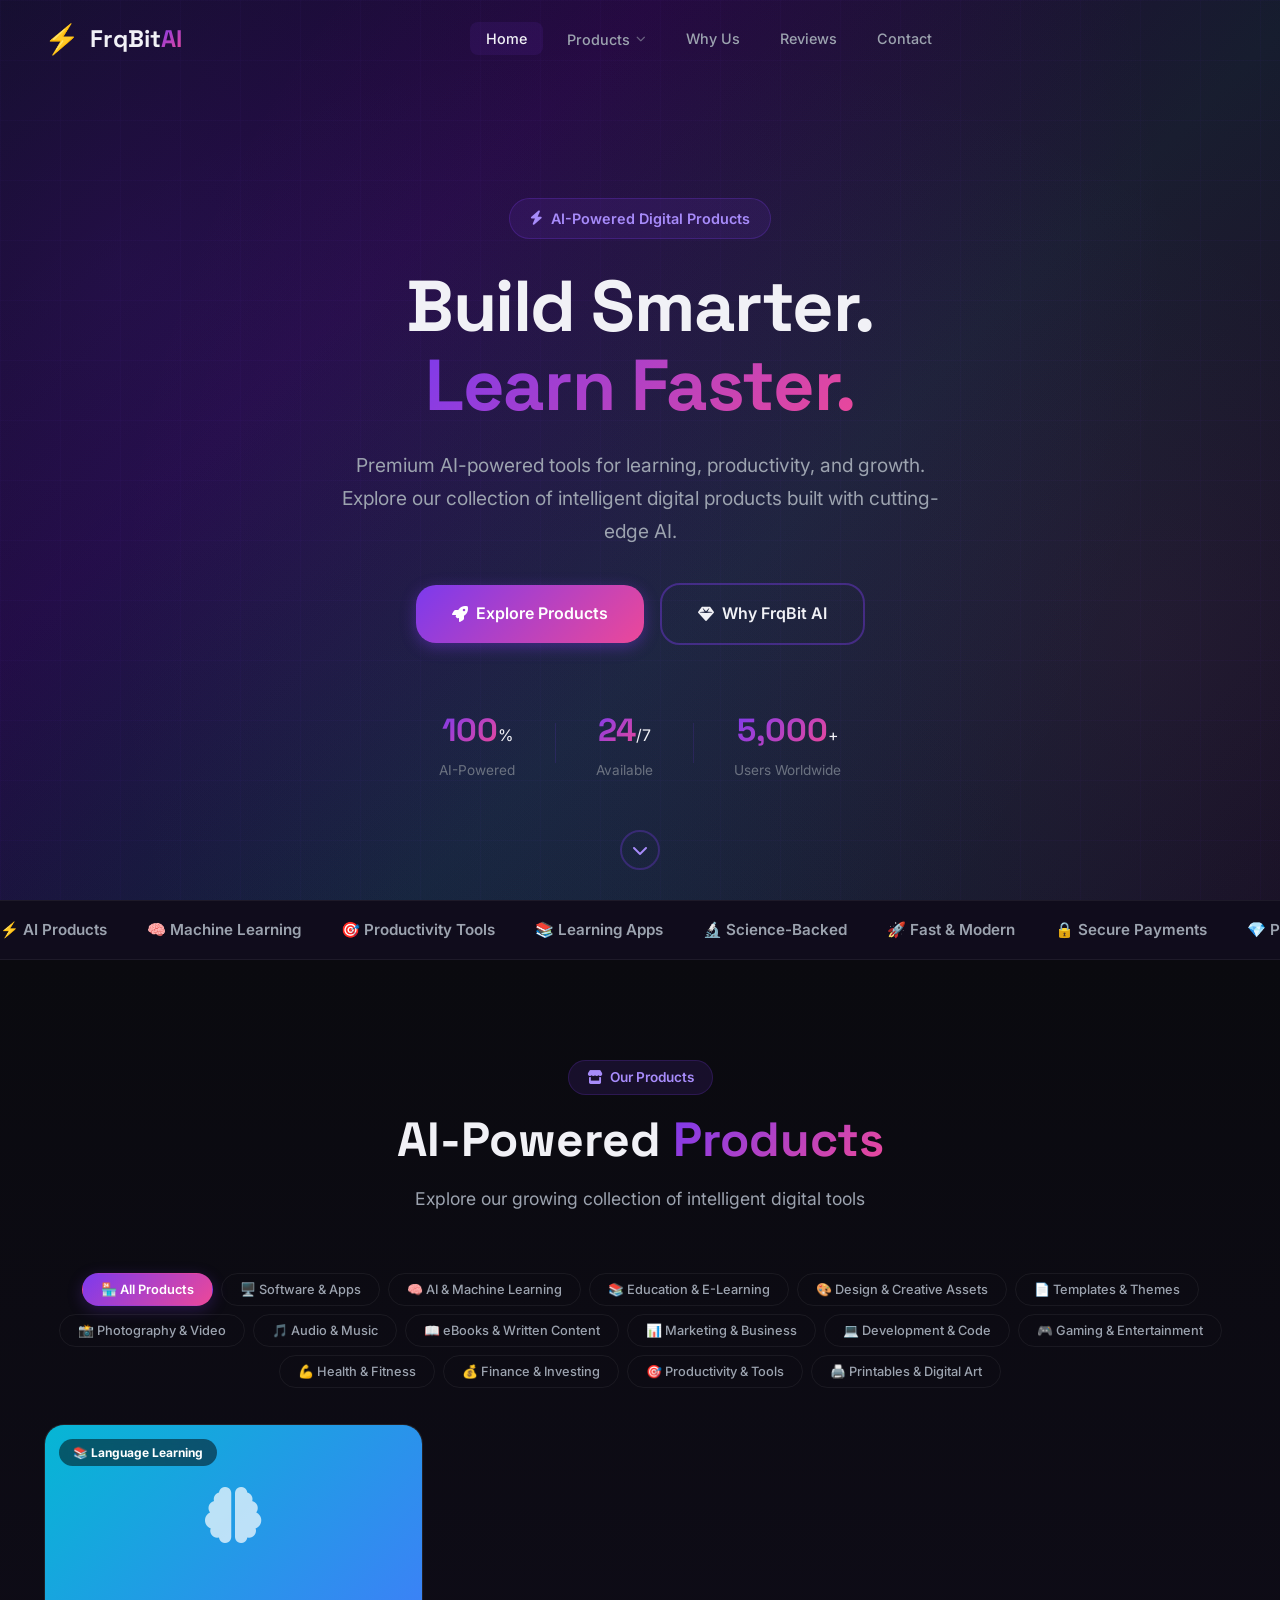
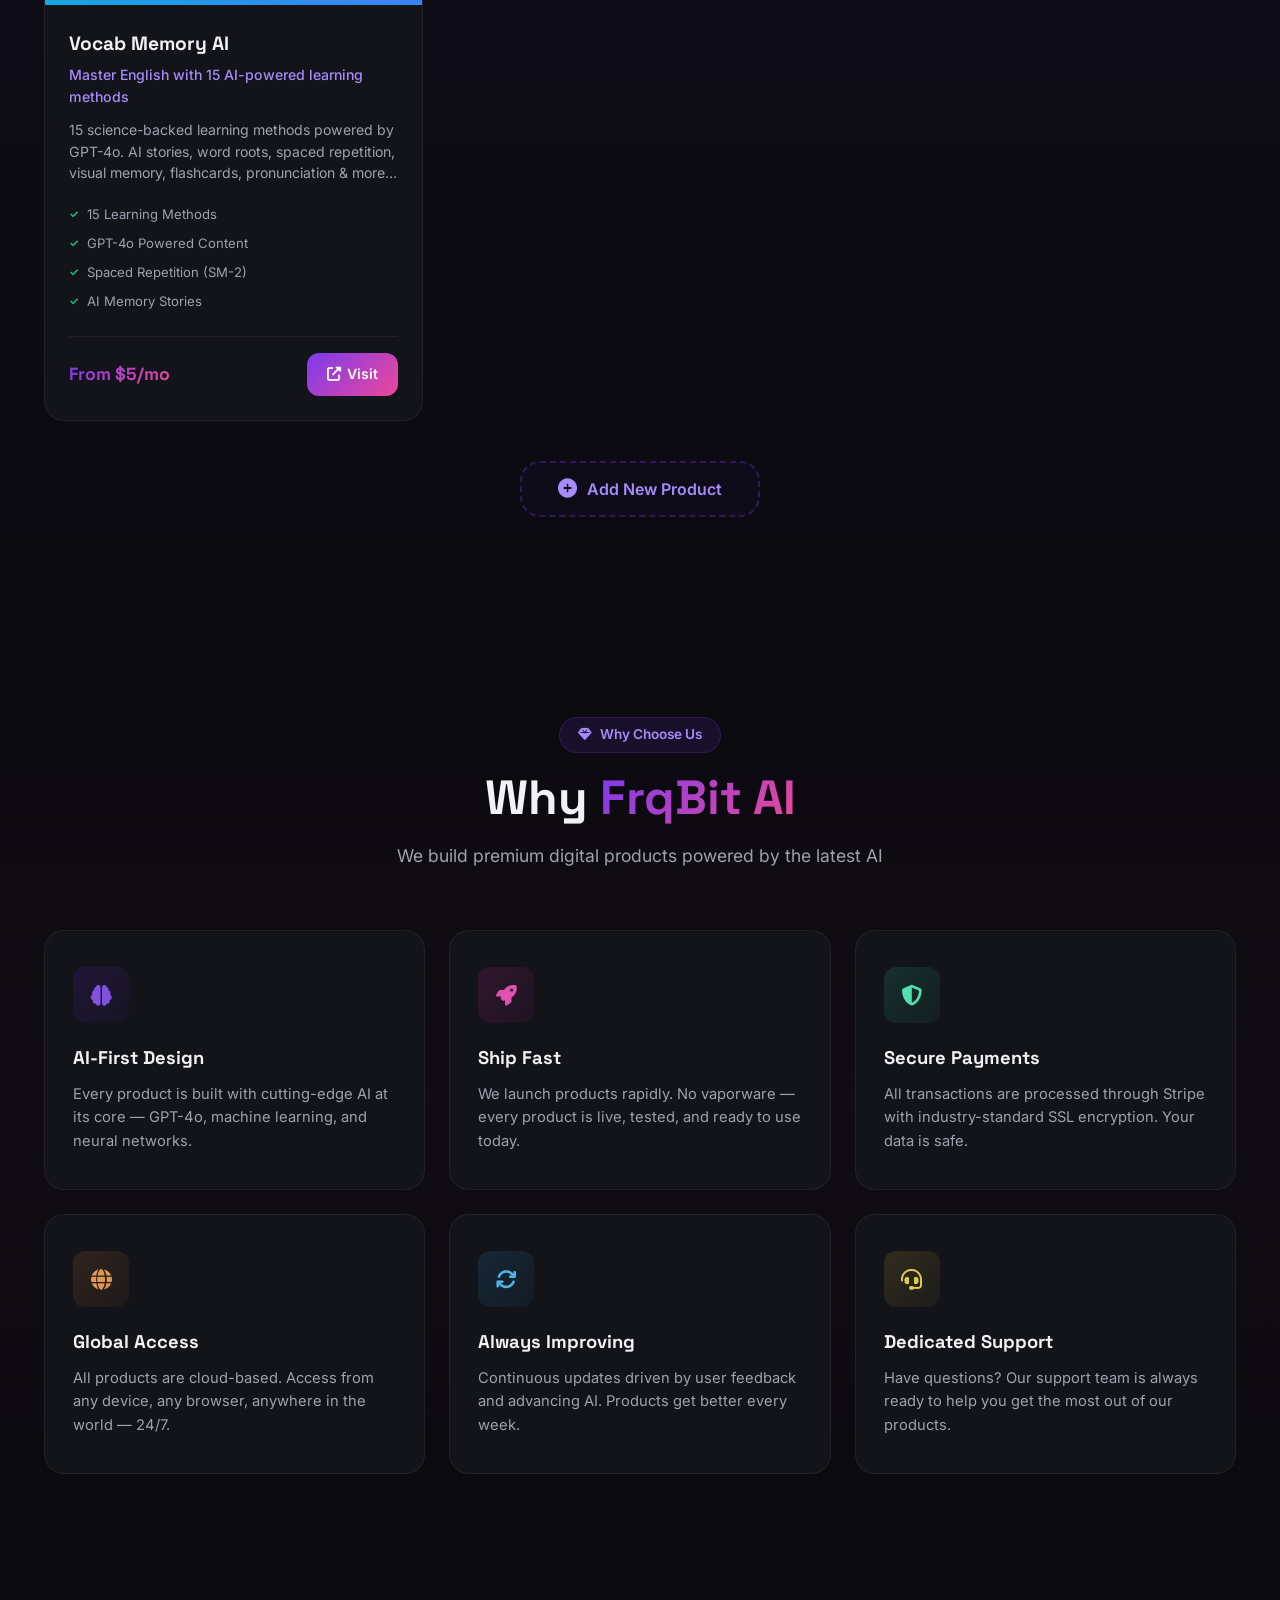
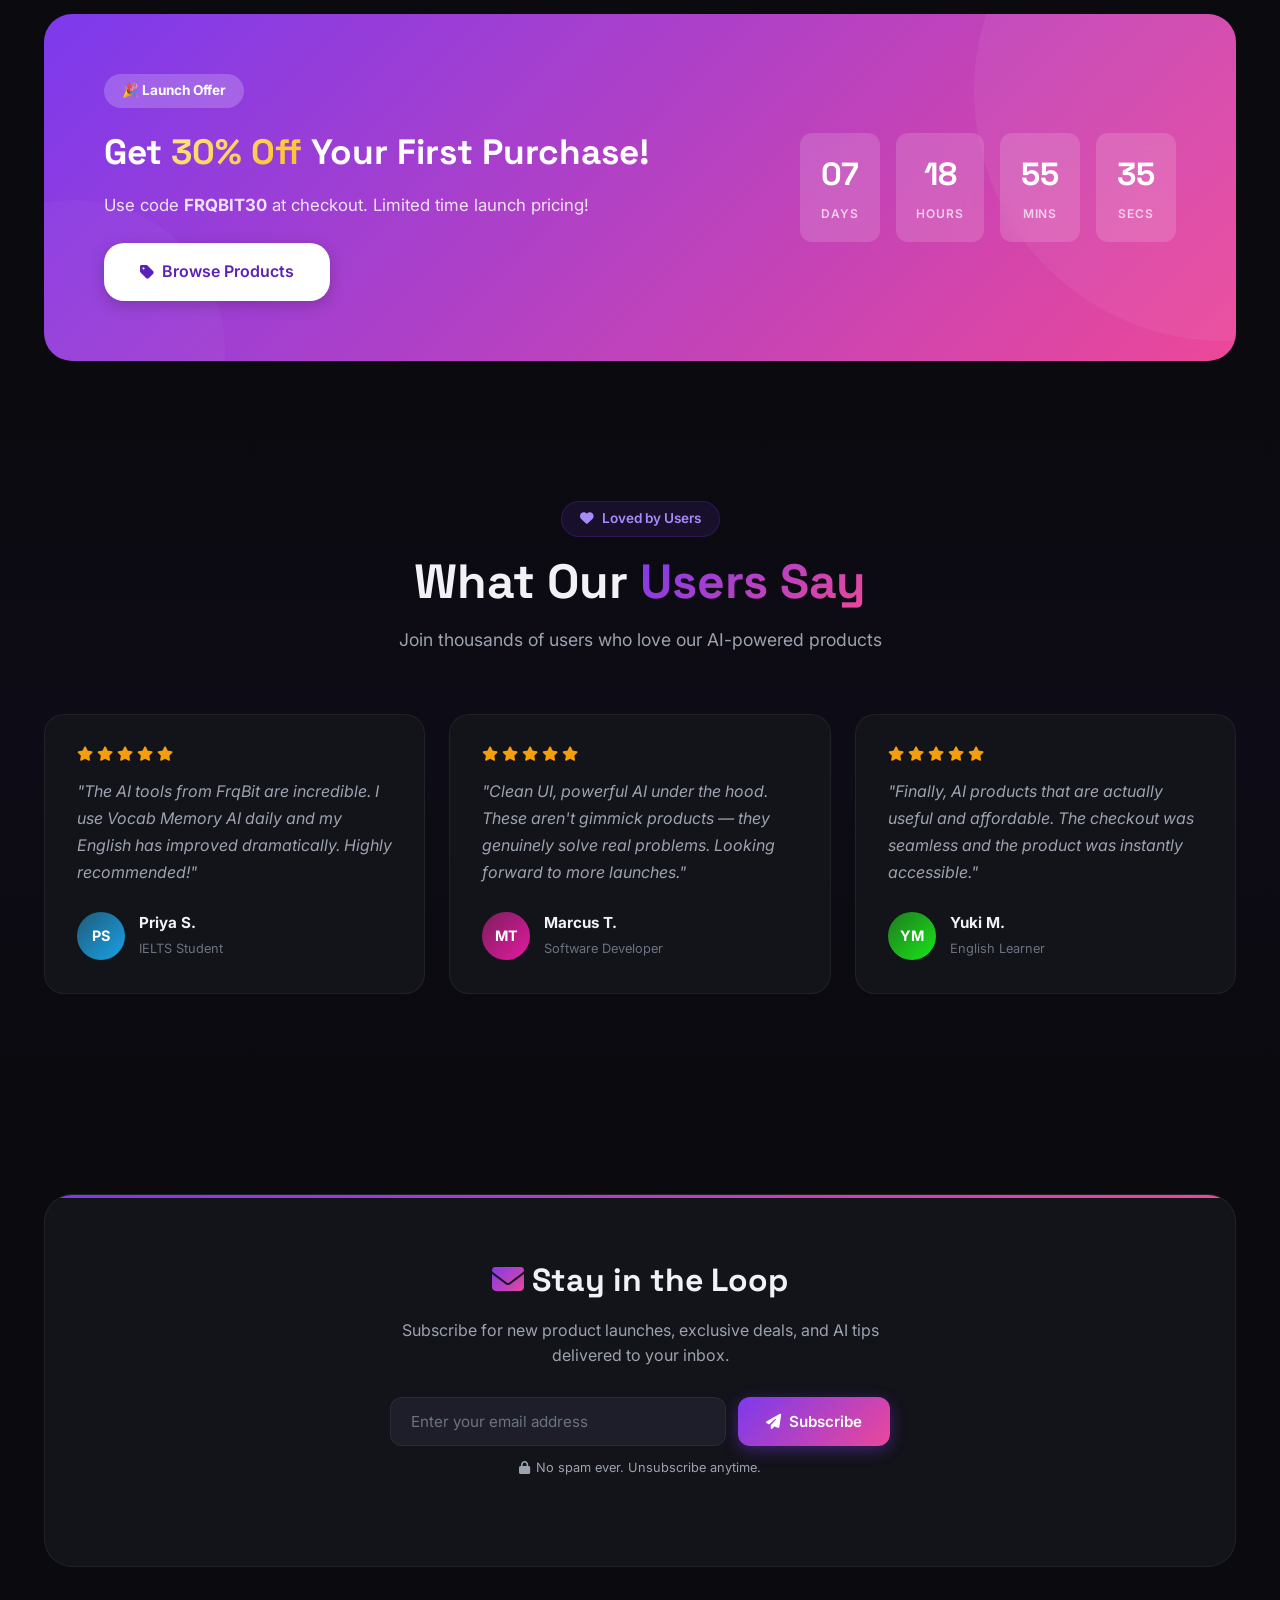
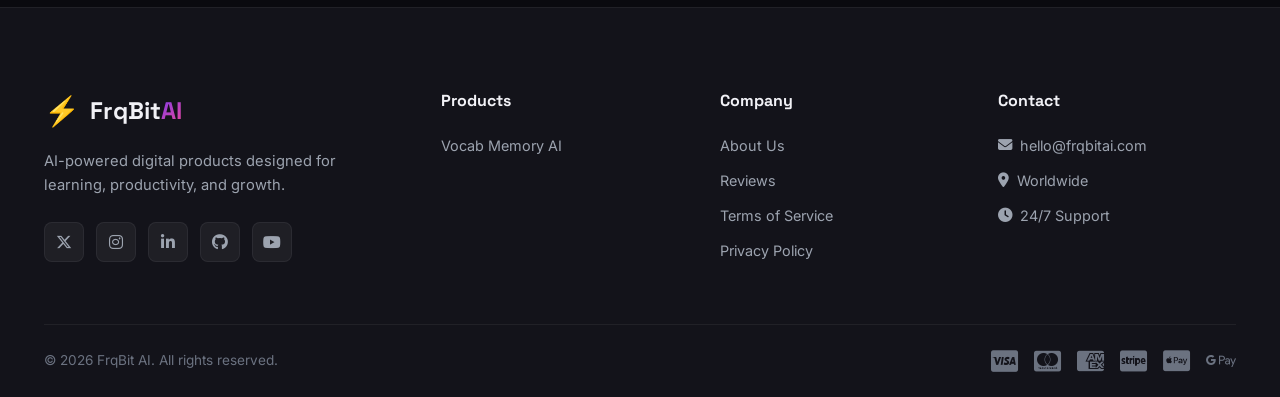
==== commit b2fc4ad3: "Add comprehensive category & subcategory system for digital products - 15 categories with 92+ subcat" ====
--- a/index.html
+++ b/index.html
@@ -34,7 +34,10 @@
             </a>
             <ul class="nav-links" id="navLinks">
                 <li><a href="#home" class="nav-link active">Home</a></li>
-                <li><a href="#products" class="nav-link">Products</a></li>
+                <li class="nav-item-dropdown" id="navProductsDropdown">
+                    <a href="#products" class="nav-link nav-link-dropdown">Products <i class="fas fa-chevron-down nav-dd-icon"></i></a>
+                    <div class="nav-mega-dropdown" id="megaDropdown"></div>
+                </li>
                 <li><a href="#features" class="nav-link">Why Us</a></li>
                 <li><a href="#testimonials" class="nav-link">Reviews</a></li>
                 <li><a href="#contact" class="nav-link">Contact</a></li>
@@ -131,6 +134,10 @@
                 <p class="section-subtitle">Explore our growing collection of intelligent digital tools</p>
             </div>
 
+            <!-- Category Filter Bar -->
+            <div class="category-filter-bar" id="categoryFilterBar" data-aos="fade-up"></div>
+            <div class="sub-filter-bar" id="subFilterBar" data-aos="fade-up"></div>
+
             <!-- Products Grid — rendered by JS -->
             <div class="products-grid" id="productsGrid" data-aos="fade-up">
                 <!-- Product cards injected here -->
@@ -370,19 +377,21 @@
                 <label for="prodDescription">Description</label>
                 <textarea id="prodDescription" rows="3" placeholder="Detailed description of your product..."></textarea>
             </div>
+            <div class="form-group">
+                <label for="prodPrice">Price</label>
+                <input type="text" id="prodPrice" placeholder="e.g. $5/mo or Free">
+            </div>
             <div class="form-row">
                 <div class="form-group">
-                    <label for="prodPrice">Price</label>
-                    <input type="text" id="prodPrice" placeholder="e.g. $5/mo or Free">
+                    <label for="prodCategory">Category <span class="required">*</span></label>
+                    <select id="prodCategory" required>
+                        <option value="">— Select Category —</option>
+                    </select>
                 </div>
                 <div class="form-group">
-                    <label for="prodCategory">Category</label>
-                    <select id="prodCategory">
-                        <option value="ai">🧠 AI Tool</option>
-                        <option value="learning">📚 Learning</option>
-                        <option value="productivity">🎯 Productivity</option>
-                        <option value="dev-tool">🛠️ Dev Tool</option>
-                        <option value="other">📦 Other</option>
+                    <label for="prodSubcategory">Sub-Category</label>
+                    <select id="prodSubcategory" disabled>
+                        <option value="">— Select Category First —</option>
                     </select>
                 </div>
             </div>
--- a/css/style.css
+++ b/css/style.css
@@ -2222,7 +2222,233 @@
     padding-top: 8px;
 }
 
-/* ---------- Responsive: Products & Modal ---------- */
+/* ---------- Nav Mega Dropdown ---------- */
+.nav-item-dropdown {
+    position: relative;
+}
+
+.nav-link-dropdown {
+    display: inline-flex !important;
+    align-items: center;
+    gap: 6px;
+}
+
+.nav-dd-icon {
+    font-size: 0.6rem;
+    transition: var(--transition);
+    opacity: 0.6;
+}
+
+.nav-item-dropdown.mega-open .nav-dd-icon {
+    transform: rotate(180deg);
+    opacity: 1;
+}
+
+.nav-mega-dropdown {
+    position: absolute;
+    top: calc(100% + 18px);
+    left: 50%;
+    transform: translateX(-50%) translateY(10px);
+    width: 880px;
+    max-height: 80vh;
+    overflow-y: auto;
+    background: var(--bg-card);
+    border: 1px solid var(--border-light);
+    border-radius: var(--radius-xl);
+    box-shadow: 0 25px 80px rgba(0, 0, 0, 0.5);
+    opacity: 0;
+    visibility: hidden;
+    pointer-events: none;
+    transition: all 0.3s ease;
+    z-index: 1000;
+    padding: 0;
+}
+
+.nav-item-dropdown.mega-open .nav-mega-dropdown {
+    opacity: 1;
+    visibility: visible;
+    pointer-events: auto;
+    transform: translateX(-50%) translateY(0);
+}
+
+.mega-header {
+    display: flex;
+    align-items: center;
+    justify-content: space-between;
+    padding: 18px 24px;
+    border-bottom: 1px solid var(--border-light);
+}
+
+.mega-title {
+    font-family: var(--font-display);
+    font-weight: 700;
+    font-size: 0.95rem;
+    display: flex;
+    align-items: center;
+    gap: 8px;
+}
+
+.mega-title i {
+    background: var(--gradient-1);
+    -webkit-background-clip: text;
+    -webkit-text-fill-color: transparent;
+    background-clip: text;
+}
+
+.mega-count {
+    font-size: 0.78rem;
+    color: var(--text-muted);
+}
+
+.mega-grid {
+    display: grid;
+    grid-template-columns: repeat(4, 1fr);
+    gap: 0;
+    padding: 12px 0;
+}
+
+.mega-col {
+    padding: 0 20px;
+    border-right: 1px solid var(--border-light);
+}
+
+.mega-col:last-child {
+    border-right: none;
+}
+
+.mega-cat-group {
+    margin-bottom: 20px;
+}
+
+.mega-cat-group:last-child {
+    margin-bottom: 12px;
+}
+
+.mega-cat-group h4 {
+    margin-bottom: 8px;
+}
+
+.mega-cat-link {
+    display: flex;
+    align-items: center;
+    gap: 8px;
+    font-size: 0.85rem;
+    font-weight: 700;
+    color: var(--text-primary) !important;
+    transition: var(--transition);
+    padding: 4px 0;
+}
+
+.mega-cat-link:hover {
+    color: var(--primary-light) !important;
+}
+
+.mega-cat-link i {
+    font-size: 0.8rem;
+    color: var(--primary-light);
+    width: 18px;
+    text-align: center;
+}
+
+.mega-cat-group ul {
+    list-style: none;
+    padding: 0;
+    margin: 0;
+}
+
+.mega-sub-link {
+    display: block;
+    padding: 3px 0 3px 26px;
+    font-size: 0.78rem;
+    color: var(--text-muted) !important;
+    transition: var(--transition);
+}
+
+.mega-sub-link:hover {
+    color: var(--primary-light) !important;
+    padding-left: 30px;
+}
+
+/* ---------- Category Filter Bar ---------- */
+.category-filter-bar {
+    display: flex;
+    gap: 8px;
+    flex-wrap: wrap;
+    justify-content: center;
+    margin: 28px 0 8px;
+}
+
+.cat-filter-chip {
+    padding: 8px 18px;
+    border: 1px solid var(--border-light);
+    border-radius: 50px;
+    background: transparent;
+    color: var(--text-secondary);
+    font-size: 0.8rem;
+    font-weight: 500;
+    cursor: pointer;
+    transition: var(--transition);
+    white-space: nowrap;
+}
+
+.cat-filter-chip:hover {
+    border-color: var(--primary);
+    color: var(--text-primary);
+    background: rgba(124, 58, 237, 0.05);
+}
+
+.cat-filter-chip.active {
+    background: var(--gradient-1);
+    border-color: transparent;
+    color: #fff;
+    font-weight: 600;
+    box-shadow: 0 4px 15px rgba(124, 58, 237, 0.25);
+}
+
+.sub-filter-bar {
+    display: flex;
+    gap: 6px;
+    flex-wrap: wrap;
+    justify-content: center;
+    margin-bottom: 28px;
+    min-height: 0;
+}
+
+.sub-filter-chip {
+    padding: 5px 14px;
+    border: 1px solid rgba(124, 58, 237, 0.15);
+    border-radius: 50px;
+    background: transparent;
+    color: var(--text-muted);
+    font-size: 0.75rem;
+    cursor: pointer;
+    transition: var(--transition);
+    white-space: nowrap;
+}
+
+.sub-filter-chip:hover {
+    border-color: var(--primary-light);
+    color: var(--text-secondary);
+}
+
+.sub-filter-chip.active {
+    background: rgba(124, 58, 237, 0.12);
+    border-color: var(--primary-light);
+    color: var(--primary-light);
+    font-weight: 600;
+}
+
+/* ---------- Responsive: Products, Modal & Mega Dropdown ---------- */
+@media (max-width: 1024px) {
+    .nav-mega-dropdown {
+        width: 700px;
+    }
+
+    .mega-grid {
+        grid-template-columns: repeat(3, 1fr);
+    }
+}
+
 @media (max-width: 768px) {
     .products-grid {
         grid-template-columns: 1fr;
@@ -2234,6 +2460,56 @@
 
     .modal {
         width: 95%;
+    }
+
+    .nav-mega-dropdown {
+        position: fixed;
+        top: 70px;
+        left: 2.5%;
+        width: 95%;
+        transform: none;
+        max-height: calc(100vh - 80px);
+    }
+
+    .nav-item-dropdown.mega-open .nav-mega-dropdown {
+        transform: none;
+    }
+
+    .mega-grid {
+        grid-template-columns: repeat(2, 1fr);
+        gap: 0;
+    }
+
+    .mega-col {
+        padding: 0 14px;
+    }
+
+    .category-filter-bar {
+        gap: 6px;
+        margin: 20px 0 6px;
+    }
+
+    .cat-filter-chip {
+        padding: 6px 12px;
+        font-size: 0.72rem;
+    }
+}
+
+@media (max-width: 480px) {
+    .mega-grid {
+        grid-template-columns: 1fr;
+    }
+
+    .mega-col {
+        border-right: none;
+        border-bottom: 1px solid var(--border-light);
+        padding: 0 14px 10px;
+        margin-bottom: 10px;
+    }
+
+    .mega-col:last-child {
+        border-bottom: none;
+        margin-bottom: 0;
     }
 }
 
